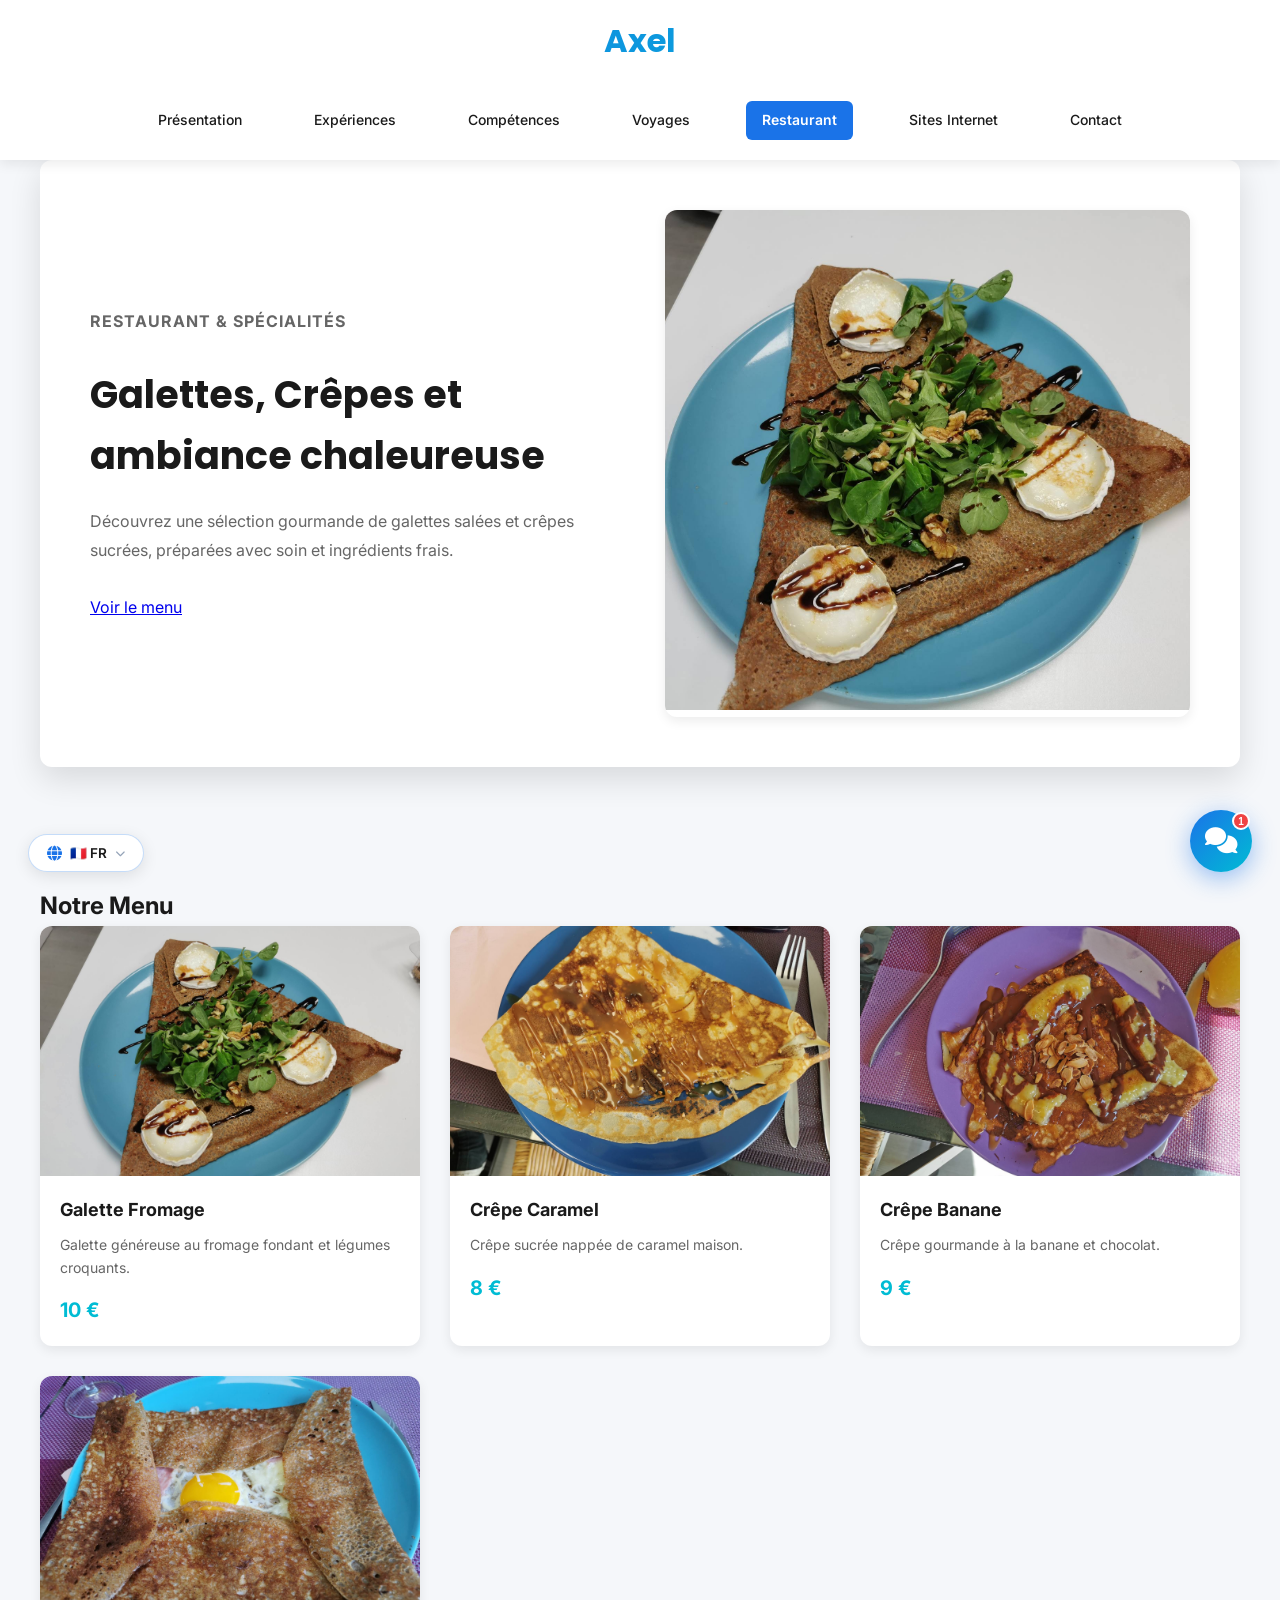
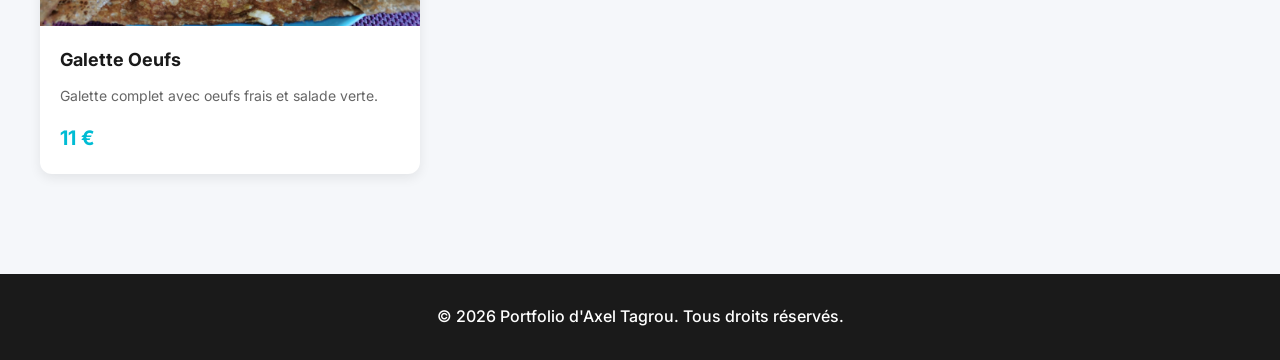
==== accueil.html @ 3fee4371 "security: harden forms, headers and third-party data handling Findings from a full security audit, w" ====
﻿<!DOCTYPE html>
<html lang="fr">
<head>
    <meta charset="UTF-8">
    <meta name="google-site-verification" content="-nK6KHWu3SV14ouY5qeNkRyW0s2GD8R0PPZKInf9tjQ">
    <meta http-equiv="X-UA-Compatible" content="IE=edge">
    <meta name="viewport" content="width=device-width, initial-scale=1.0">
    <meta name="description" content="Restaurant et projets culinaires d'Axel Tagrou. Découvrez les spécialités, le menu et l'ambiance de ce restaurant unique.">
    <meta name="author" content="Axel Tagrou">
    <meta name="robots" content="index, follow">
    <meta name="keywords" content="restaurant, menu, spécialités, cuisine, Axel Tagrou">
    <link rel="canonical" href="https://www.axeltagrou.fr/accueil.html">
    <meta property="og:type" content="website">
    <meta property="og:title" content="Restaurant - Portfolio Axel Tagrou">
    <meta property="og:description" content="Découvrez les spécialités culinaires et le menu du restaurant d'Axel Tagrou.">
    <meta property="og:url" content="https://www.axeltagrou.fr/accueil.html">
    <meta property="og:image" content="https://www.axeltagrou.fr/img/image1.jpg">
    <meta property="og:locale" content="fr_FR">
    <meta property="og:site_name" content="Portfolio Axel">
    <meta name="twitter:card" content="summary_large_image">
    <meta name="twitter:title" content="Restaurant - Portfolio Axel Tagrou">
    <meta name="twitter:description" content="Spécialités culinaires et menu du restaurant d'Axel Tagrou.">
    <meta name="twitter:image" content="https://www.axeltagrou.fr/img/image1.jpg">

    <link rel="stylesheet" href="https://cdnjs.cloudflare.com/ajax/libs/font-awesome/6.7.2/css/all.min.css" integrity="sha384-nRgPTkuX86pH8yjPJUAFuASXQSSl2/bBUiNV47vSYpKFxHJhbcrGnmlYpYJMeD7a" crossorigin="anonymous">
    <link rel="stylesheet" href="style.css">
    <link rel="stylesheet" href="chatbox.css?v=2">
    <link rel="stylesheet" href="accueil.css">
    <link rel="stylesheet" href="i18n.css">

    <script defer src="script.js"></script>
    <script defer src="i18n.js?v=5"></script>
    
    <title>Restaurant - Axel Portfolio</title>
</head>
<body>
    <header>
        <div class="menuBurguer">
            <span></span>
            <span></span>
            <span></span>
        </div>
        <div class="title">
            <h1>Axel</h1>
        </div>
        <nav>
            <a href="index.html">Présentation</a>
            <a href="experience.html">Expériences</a>
            <a href="compétence.html">Compétences</a>
            <a href="voyages.html">Voyages</a>
            <a href="accueil.html" class="logo">Restaurant</a>
            <a href="sites.html">Sites Internet</a>
            <a href="contact.html">Contact</a>
        </nav>
    </header>

    <main>
        <section class="restaurant-hero">
            <div class="restaurant-hero-content">
                <p class="section-label" data-i18n-text="res_label">Restaurant & spécialités</p>
                <h2 data-i18n-text="restaurant_title">Galettes, Crêpes et ambiance chaleureuse</h2>
                <p data-i18n-text="restaurant_sub">Découvrez une sélection gourmande de galettes salées et crêpes sucrées, préparées avec soin et ingrédients frais.</p>
                <a href="#menu" class="submit-btn" data-i18n-text="res_menu_btn">Voir le menu</a>
            </div>
            <div class="restaurant-hero-image">
                <img src="./img/image1.jpg" alt="Galette fromage">
            </div>
        </section>

        <section id="menu" class="restaurant-menu">
            <h2 class="section-title" data-i18n-text="menu_title">Notre Menu</h2>
            <div class="menu-grid">
                <div class="menu-card">
                    <div class="menu-image"><img src="./img/image1.jpg" alt="Galette fromage"></div>
                    <div class="menu-content">
                        <h3>Galette Fromage</h3>
                        <p data-i18n-text="menu1_desc">Galette généreuse au fromage fondant et légumes croquants.</p>
                        <div class="price">10 €</div>
                    </div>
                </div>

                <div class="menu-card">
                    <div class="menu-image"><img src="./img/image2.jpg" alt="Crêpe caramel"></div>
                    <div class="menu-content">
                        <h3>Crêpe Caramel</h3>
                        <p data-i18n-text="menu2_desc">Crêpe sucrée nappée de caramel maison.</p>
                        <div class="price">8 €</div>
                    </div>
                </div>

                <div class="menu-card">
                    <div class="menu-image"><img src="./img/image5.jpg" alt="Crêpe banane"></div>
                    <div class="menu-content">
                        <h3>Crêpe Banane</h3>
                        <p data-i18n-text="menu3_desc">Crêpe gourmande à la banane et chocolat.</p>
                        <div class="price">9 €</div>
                    </div>
                </div>

                <div class="menu-card">
                    <div class="menu-image"><img src="./img/image6.jpg" alt="Galette oeufs"></div>
                    <div class="menu-content">
                        <h3>Galette Oeufs</h3>
                        <p data-i18n-text="menu4_desc">Galette complet avec oeufs frais et salade verte.</p>
                        <div class="price">11 €</div>
                    </div>
                </div>
            </div>
        </section>
    </main>

    <footer>
        <p>&copy; 2026 Portfolio d'Axel Tagrou. Tous droits réservés.</p>
    </footer>
    <script src="chatbox.js?v=3"></script>
</body>
</html>
---- style.css ----
@import url('https://fonts.googleapis.com/css2?family=Poppins:wght@300;400;600;700&family=Inter:wght@400;500;600&display=swap');

:root {
    --primary-color: #1a73e8;
    --secondary-color: #0d47a1;
    --accent-color: #00bcd4;
    --dark-bg: #0f1419;
    --light-bg: #f5f7fa;
    --text-primary: #1a1a1a;
    --text-secondary: #666666;
    --border-color: #e0e0e0;
    --shadow: 0 4px 12px rgba(0, 0, 0, 0.08);
    --shadow-lg: 0 12px 32px rgba(0, 0, 0, 0.12);
    --transition: all 0.3s cubic-bezier(0.4, 0, 0.2, 1);
}

* {
    margin: 0;
    padding: 0;
    box-sizing: border-box;
}

html {
    scroll-behavior: smooth;
}

body {
    font-family: 'Inter', sans-serif;
    background-color: var(--light-bg);
    color: var(--text-primary);
    line-height: 1.6;
    overflow-x: hidden;
}

/* Header et Navigation */
header {
    position: sticky;
    top: 0;
    z-index: 1000;
    background: white;
    box-shadow: var(--shadow);
    backdrop-filter: blur(10px);
    background-color: rgba(255, 255, 255, 0.95);
}

.menuBurguer {
    display: none;
    flex-direction: column;
    cursor: pointer;
    padding: 15px 20px;
}

.menuBurguer span {
    width: 28px;
    height: 3px;
    background-color: var(--primary-color);
    margin: 5px 0;
    transition: var(--transition);
    border-radius: 2px;
}

.menuBurguer.active span:nth-child(1) {
    transform: rotate(45deg) translate(8px, 8px);
}

.menuBurguer.active span:nth-child(2) {
    opacity: 0;
}

.menuBurguer.active span:nth-child(3) {
    transform: rotate(-45deg) translate(7px, -7px);
}

.title {
    text-align: center;
    padding: 15px 20px;
}

.title h1 {
    font-family: 'Poppins', sans-serif;
    font-size: 32px;
    font-weight: 700;
    background: linear-gradient(135deg, var(--primary-color), var(--accent-color));
    -webkit-background-clip: text;
    -webkit-text-fill-color: transparent;
    background-clip: text;
    margin: 0;
}

nav {
    display: flex;
    justify-content: center;
    gap: 40px;
    padding: 20px;
    flex-wrap: wrap;
}

nav a {
    text-decoration: none;
    color: var(--text-primary);
    font-weight: 500;
    font-size: 14px;
    padding: 8px 16px;
    border-radius: 6px;
    transition: var(--transition);
    position: relative;
}

nav a::after {
    content: '';
    position: absolute;
    width: 0;
    height: 2px;
    bottom: -2px;
    left: 0;
    background-color: var(--primary-color);
    transition: var(--transition);
}

nav a:hover {
    color: var(--primary-color);
    background-color: rgba(26, 115, 232, 0.05);
}

nav a:hover::after {
    width: 100%;
}

nav a.logo {
    background-color: var(--primary-color);
    color: white;
    font-weight: 600;
}

nav a.logo:hover {
    background-color: var(--secondary-color);
    color: white;
}

nav a.logo::after {
    display: none;
}

/* Main et Section */
main {
    min-height: calc(100vh - 200px);
    padding: 60px 20px;
    max-width: 1200px;
    margin: 0 auto;
}

section {
    margin-bottom: 60px;
}

.présentation {
    background: white;
    border-radius: 12px;
    padding: 50px;
    box-shadow: var(--shadow-lg);
    transition: var(--transition);
}

.présentation:hover {
    box-shadow: var(--shadow-lg);
    transform: translateY(-4px);
}

.présentation h1 {
    font-family: 'Poppins', sans-serif;
    font-size: 42px;
    font-weight: 700;
    color: var(--primary-color);
    margin-bottom: 30px;
    text-align: center;
}

.présentation p {
    font-size: 16px;
    color: var(--text-secondary);
    line-height: 1.8;
    text-align: center;
    margin-bottom: 30px;
}

/* Carrousel */
.carousel {
    width: 100%;
    overflow: hidden;
    border-radius: 12px;
    box-shadow: var(--shadow);
    margin-bottom: 30px;
    background: var(--dark-bg);
}

.carousel-track {
    display: flex;
    animation: scroll 15s linear infinite;
}

.carousel-track img {
    width: 100%;
    height: 400px;
    object-fit: cover;
    flex-shrink: 0;
    transition: var(--transition);
}

.carousel-track img:hover {
    transform: scale(1.02);
}

footer {
    background: var(--text-primary);
    color: white;
    text-align: center;
    padding: 30px 20px;
    margin-top: 60px;
    font-weight: 500;
}

/* Responsive Design */
@media (max-width: 768px) {
    .menuBurguer {
        display: flex;
    }

    nav {
        position: absolute;
        top: 100%;
        left: 0;
        right: 0;
        background: white;
        flex-direction: column;
        gap: 0;
        padding: 0;
        max-height: 0;
        overflow: hidden;
        transition: var(--transition);
        box-shadow: var(--shadow);
    }

    nav.navOpen {
        max-height: 500px;
        padding: 20px 0;
    }

    nav a {
        padding: 15px 20px;
        border-radius: 0;
        text-align: left;
    }

    nav a::after {
        display: none;
    }

    nav a:hover {
        background-color: var(--light-bg);
    }

    .title h1 {
        font-size: 24px;
    }

    main {
        padding: 40px 20px;
    }

    .présentation {
        padding: 30px 20px;
        border-radius: 8px;
    }

    .présentation h1 {
        font-size: 28px;
    }

    .présentation p {
        font-size: 14px;
    }

    .carousel-track img {
        height: 250px;
    }
}

@media (max-width: 480px) {
    .title h1 {
        font-size: 20px;
    }

    nav {
        gap: 0;
    }

    nav a {
        padding: 12px 15px;
        font-size: 13px;
    }

    .présentation {
        padding: 20px;
    }

    .présentation h1 {
        font-size: 22px;
    }

    .présentation p {
        font-size: 13px;
    }

    main {
        padding: 30px 15px;
    }

    .carousel-track img {
        height: 200px;
    }
}
---- chatbox.css ----
/* ══════════════════════════════════════
   CHATBOX — Assistant d'Axel
   ══════════════════════════════════════ */

.chatbox-btn {
    position: fixed;
    bottom: 28px;
    right: 28px;
    width: 62px;
    height: 62px;
    background: linear-gradient(135deg, #1a73e8, #00bcd4);
    border-radius: 50%;
    display: flex;
    align-items: center;
    justify-content: center;
    cursor: pointer;
    box-shadow: 0 6px 24px rgba(26, 115, 232, 0.45);
    z-index: 9999;
    border: none;
    transition: all 0.3s cubic-bezier(0.4, 0, 0.2, 1);
}

.chatbox-btn:hover {
    transform: scale(1.1);
    box-shadow: 0 10px 32px rgba(26, 115, 232, 0.55);
}

.chatbox-btn i {
    color: white;
    font-size: 26px;
    transition: opacity 0.2s;
}

.chatbox-btn .icon-open  { display: block; }
.chatbox-btn .icon-close { display: none; }
.chatbox-btn.active .icon-open  { display: none; }
.chatbox-btn.active .icon-close { display: block; }

.chatbox-notif {
    position: absolute;
    top: 2px;
    right: 2px;
    width: 18px;
    height: 18px;
    background: #ef4444;
    border-radius: 50%;
    border: 2px solid white;
    font-size: 10px;
    color: white;
    font-weight: 700;
    display: flex;
    align-items: center;
    justify-content: center;
    animation: pulse-notif 2s infinite;
}

@keyframes pulse-notif {
    0%, 100% { transform: scale(1); }
    50%       { transform: scale(1.2); }
}

/* ── Panel ── */
.chatbox-panel {
    position: fixed;
    bottom: 106px;
    right: 28px;
    width: 360px;
    background: white;
    border-radius: 20px;
    box-shadow: 0 24px 64px rgba(0, 0, 0, 0.16);
    z-index: 9998;
    display: flex;
    flex-direction: column;
    overflow: hidden;
    transform: scale(0.85) translateY(16px);
    opacity: 0;
    pointer-events: none;
    transition: transform 0.3s cubic-bezier(0.4, 0, 0.2, 1),
                opacity  0.3s cubic-bezier(0.4, 0, 0.2, 1);
    transform-origin: bottom right;
    max-height: 560px;
}

.chatbox-panel.open {
    transform: scale(1) translateY(0);
    opacity: 1;
    pointer-events: all;
}

/* ── Header ── */
.chat-header {
    background: linear-gradient(135deg, #1a73e8, #00bcd4);
    padding: 18px 20px;
    display: flex;
    align-items: center;
    gap: 12px;
    color: white;
    flex-shrink: 0;
}

.chat-avatar {
    width: 46px;
    height: 46px;
    border-radius: 50%;
    background: rgba(255, 255, 255, 0.22);
    display: flex;
    align-items: center;
    justify-content: center;
    font-size: 20px;
    flex-shrink: 0;
}

.chat-header-info h4 {
    font-weight: 700;
    font-size: 15px;
    margin: 0 0 3px;
    font-family: 'Poppins', sans-serif;
}

.chat-header-info span {
    font-size: 12px;
    opacity: 0.88;
    display: flex;
    align-items: center;
    gap: 5px;
}

.online-dot {
    width: 7px;
    height: 7px;
    background: #4ade80;
    border-radius: 50%;
    display: inline-block;
    box-shadow: 0 0 0 2px rgba(74, 222, 128, 0.35);
    animation: pulse-dot 2s infinite;
}

@keyframes pulse-dot {
    0%, 100% { box-shadow: 0 0 0 2px rgba(74, 222, 128, 0.35); }
    50%       { box-shadow: 0 0 0 5px rgba(74, 222, 128, 0.1); }
}

.chat-close {
    margin-left: auto;
    background: rgba(255, 255, 255, 0.15);
    border: none;
    color: white;
    width: 32px;
    height: 32px;
    border-radius: 50%;
    display: flex;
    align-items: center;
    justify-content: center;
    cursor: pointer;
    font-size: 14px;
    transition: background 0.2s;
    flex-shrink: 0;
}

.chat-close:hover { background: rgba(255, 255, 255, 0.28); }

/* ── Messages ── */
.chat-messages {
    flex: 1;
    overflow-y: auto;
    padding: 18px 16px 10px;
    display: flex;
    flex-direction: column;
    gap: 10px;
    max-height: 300px;
    min-height: 160px;
    scroll-behavior: smooth;
}

.chat-messages::-webkit-scrollbar { width: 4px; }
.chat-messages::-webkit-scrollbar-track { background: transparent; }
.chat-messages::-webkit-scrollbar-thumb { background: #e0e0e0; border-radius: 4px; }

.chat-msg {
    display: flex;
    flex-direction: column;
    max-width: 82%;
    animation: msg-in 0.25s ease;
}

@keyframes msg-in {
    from { opacity: 0; transform: translateY(8px); }
    to   { opacity: 1; transform: translateY(0); }
}

.chat-msg.bot  { align-self: flex-start; }
.chat-msg.user { align-self: flex-end; }

.chat-bubble {
    padding: 11px 15px;
    border-radius: 18px;
    font-size: 13.5px;
    line-height: 1.55;
    font-family: 'Inter', sans-serif;
    white-space: pre-line;
}

.bot  .chat-bubble {
    background: #f1f5f9;
    color: #1a1a1a;
    border-bottom-left-radius: 4px;
}

.user .chat-bubble {
    background: linear-gradient(135deg, #1a73e8, #00bcd4);
    color: white;
    border-bottom-right-radius: 4px;
}

.chat-bubble a {
    color: #1a73e8;
    font-weight: 600;
    text-decoration: none;
}

.chat-bubble a:hover { text-decoration: underline; }
.user .chat-bubble a { color: rgba(255,255,255,0.9); }

/* ── Typing dots ── */
.typing-dots {
    display: flex;
    gap: 5px;
    padding: 4px 2px;
    align-items: center;
}

.typing-dots span {
    width: 8px;
    height: 8px;
    background: #94a3b8;
    border-radius: 50%;
    animation: typing 1.3s infinite;
}

.typing-dots span:nth-child(2) { animation-delay: 0.2s; }
.typing-dots span:nth-child(3) { animation-delay: 0.4s; }

@keyframes typing {
    0%, 60%, 100% { transform: translateY(0); opacity: 0.4; }
    30%            { transform: translateY(-7px); opacity: 1; }
}

/* ── Quick replies ── */
.chat-quick {
    display: flex;
    flex-wrap: wrap;
    gap: 7px;
    padding: 8px 16px 10px;
    flex-shrink: 0;
    max-height: 104px;   /* 8 suggestions : zone bornée + scroll */
    overflow-y: auto;
}

.quick-btn {
    background: rgba(26, 115, 232, 0.07);
    color: #1a73e8;
    border: 1px solid rgba(26, 115, 232, 0.22);
    border-radius: 20px;
    padding: 7px 14px;
    font-size: 12.5px;
    font-weight: 500;
    cursor: pointer;
    transition: all 0.2s;
    white-space: nowrap;
    font-family: 'Inter', sans-serif;
}

.quick-btn:hover {
    background: #1a73e8;
    color: white;
    border-color: #1a73e8;
    transform: translateY(-1px);
}

/* ── Input ── */
.chat-input-row {
    padding: 12px 16px 14px;
    border-top: 1px solid #f0f4f8;
    display: flex;
    gap: 10px;
    align-items: center;
    flex-shrink: 0;
}

.chat-input {
    flex: 1;
    border: 1.5px solid #e2e8f0;
    border-radius: 24px;
    padding: 10px 16px;
    font-size: 13.5px;
    outline: none;
    font-family: 'Inter', sans-serif;
    transition: border-color 0.2s;
    background: #fafafa;
    color: #1a1a1a;
}

.chat-input:focus { border-color: #1a73e8; background: white; }
.chat-input::placeholder { color: #94a3b8; }

.chat-send {
    width: 40px;
    height: 40px;
    background: linear-gradient(135deg, #1a73e8, #00bcd4);
    border: none;
    border-radius: 50%;
    color: white;
    display: flex;
    align-items: center;
    justify-content: center;
    cursor: pointer;
    font-size: 14px;
    transition: transform 0.2s, box-shadow 0.2s;
    flex-shrink: 0;
}

.chat-send:hover {
    transform: scale(1.1);
    box-shadow: 0 4px 14px rgba(26, 115, 232, 0.4);
}

/* ── Rate warning ── */
.chat-rate-warning {
    display: none;
    margin: 0 16px 10px;
    padding: 9px 14px;
    background: #fff7ed;
    border: 1px solid #fed7aa;
    border-radius: 8px;
    font-size: 12.5px;
    color: #92400e;
    font-family: 'Inter', sans-serif;
    line-height: 1.4;
}

/* ── Input désactivé ── */
.chat-input:disabled,
.chat-send:disabled {
    opacity: 0.5;
    cursor: not-allowed;
}

/* ── Mobile ── */
@media (max-width: 480px) {
    .chatbox-panel {
        width: calc(100vw - 16px);
        right: 8px;
        bottom: 90px;
        border-radius: 16px;
    }

    .chatbox-btn {
        right: 16px;
        bottom: 16px;
        width: 56px;
        height: 56px;
    }
}
---- accueil.css ----
/* Styles pour la page Restaurant */

body {
    margin: 0;
    padding: 0;
}


ul,
li {
    margin: 0;
    list-style-type: none;
}

ul {
    padding: 0;
}


/* css de la navbar */
/* Les styles nav sont hérités de style.css */

#menu1 {
    display: none;
}

#logo {
    display: none;
}

/* css du main */

main {
    max-width: 1200px;
    margin: 0 auto;
    padding: 0;
}

.restaurant-hero {
    display: grid;
    grid-template-columns: 1fr 1fr;
    gap: 50px;
    align-items: center;
    margin-bottom: 80px;
    background: white;
    border-radius: 12px;
    padding: 50px;
    box-shadow: var(--shadow-lg);
}

.section-label {
    color: var(--accent-color);
    font-weight: 700;
    font-size: 14px;
    letter-spacing: 1px;
    text-transform: uppercase;
    margin-bottom: 10px;
}

.restaurant-hero h2 {
    font-family: 'Poppins', sans-serif;
    font-size: 38px;
    font-weight: 700;
    color: var(--text-primary);
    margin-bottom: 20px;
}

.restaurant-hero p {
    color: var(--text-secondary);
    font-size: 16px;
    line-height: 1.8;
    margin-bottom: 30px;
}

.restaurant-hero-image {
    width: 100%;
    border-radius: 12px;
    overflow: hidden;
    box-shadow: var(--shadow);
}

.restaurant-hero-image img {
    width: 100%;
    height: 500px;
    object-fit: cover;
    transition: var(--transition);
}

.restaurant-hero-image:hover img {
    transform: scale(1.05);
}

.restaurant-menu {
    padding: 40px 0;
}

.menu-grid {
    display: grid;
    grid-template-columns: repeat(auto-fit, minmax(280px, 1fr));
    gap: 30px;
}

.menu-card {
    background: white;
    border-radius: 12px;
    overflow: hidden;
    box-shadow: var(--shadow);
    transition: var(--transition);
}

.menu-card:hover {
    box-shadow: var(--shadow-lg);
    transform: translateY(-5px);
}

.menu-image {
    width: 100%;
    height: 250px;
    overflow: hidden;
    background: #f5f5f5;
}

.menu-image img {
    width: 100%;
    height: 100%;
    object-fit: cover;
    transition: var(--transition);
}

.menu-card:hover .menu-image img {
    transform: scale(1.1);
}

.menu-content {
    padding: 20px;
}

.menu-content h3 {
    margin: 0 0 10px 0;
    font-size: 18px;
    color: var(--text-primary);
}

.menu-content p {
    margin: 0 0 15px 0;
    font-size: 14px;
    color: var(--text-secondary);
    line-height: 1.6;
}

.price {
    font-size: 20px;
    font-weight: 700;
    color: var(--accent-color);
}

/* ── Section Tech (SEO & Sécurité) ── */
.restaurant-tech {
    padding: 60px 0;
    margin-bottom: 20px;
}

.restaurant-tech-header {
    text-align: center;
    margin-bottom: 48px;
}

.restaurant-tech-header h2 {
    font-family: 'Poppins', sans-serif;
    font-size: 32px;
    font-weight: 700;
    color: var(--text-primary);
    margin: 10px 0 14px;
    line-height: 1.3;
}

.restaurant-tech-header p {
    color: var(--text-secondary);
    font-size: 16px;
    max-width: 560px;
    margin: 0 auto;
    line-height: 1.7;
}

.tech-grid {
    display: grid;
    grid-template-columns: repeat(4, 1fr);
    gap: 20px;
    margin-bottom: 40px;
}

.tech-card {
    background: white;
    border-radius: 14px;
    padding: 28px 22px;
    box-shadow: var(--shadow);
    transition: var(--transition);
    border-top: 4px solid transparent;
}

.tech-card:hover {
    transform: translateY(-6px);
    box-shadow: var(--shadow-lg);
}

.tech-card--seo    { border-top-color: #16a34a; }
.tech-card--sec    { border-top-color: #7c3aed; }
.tech-card--mobile { border-top-color: var(--primary-color); }
.tech-card--perf   { border-top-color: var(--accent-color); }

.tech-icon {
    width: 52px;
    height: 52px;
    border-radius: 12px;
    display: flex;
    align-items: center;
    justify-content: center;
    font-size: 22px;
    margin-bottom: 16px;
}

.tech-card--seo    .tech-icon { background: rgba(34,197,94,0.1);   color: #16a34a; }
.tech-card--sec    .tech-icon { background: rgba(139,92,246,0.1);  color: #7c3aed; }
.tech-card--mobile .tech-icon { background: rgba(26,115,232,0.1);  color: var(--primary-color); }
.tech-card--perf   .tech-icon { background: rgba(0,188,212,0.1);   color: var(--accent-color); }

.tech-card h3 {
    font-family: 'Poppins', sans-serif;
    font-size: 17px;
    font-weight: 700;
    color: var(--text-primary);
    margin: 0 0 14px;
}

.tech-list {
    list-style: none;
    padding: 0;
    margin: 0;
    display: flex;
    flex-direction: column;
    gap: 9px;
}

.tech-list li {
    display: flex;
    align-items: center;
    gap: 8px;
    font-size: 13px;
    color: var(--text-secondary);
}

.tech-card--seo    .tech-list li i { color: #16a34a; }
.tech-card--sec    .tech-list li i { color: #7c3aed; }
.tech-card--mobile .tech-list li i { color: var(--primary-color); }
.tech-card--perf   .tech-list li i { color: var(--accent-color); }

.tech-cta {
    display: flex;
    align-items: center;
    justify-content: center;
    gap: 24px;
    flex-wrap: wrap;
    padding: 36px 40px;
    background: linear-gradient(135deg, rgba(26,115,232,0.06), rgba(0,188,212,0.06));
    border-radius: 14px;
    border: 1px solid rgba(26,115,232,0.12);
}

.tech-cta p {
    font-family: 'Poppins', sans-serif;
    font-size: 18px;
    font-weight: 600;
    color: var(--text-primary);
    margin: 0;
}

/* Responsive tech-grid */
@media (max-width: 900px) {
    .tech-grid { grid-template-columns: repeat(2, 1fr); }
    .restaurant-tech-header h2 { font-size: 26px; }
}

@media (max-width: 600px) {
    .tech-grid { grid-template-columns: 1fr; }
    .restaurant-tech-header h2 { font-size: 22px; }
    .tech-cta { flex-direction: column; text-align: center; padding: 28px 20px; }
    .tech-cta p { font-size: 16px; }
}

/* Responsive pour restaurant hero */
@media (max-width: 768px) {
    .restaurant-hero {
        grid-template-columns: 1fr;
        gap: 30px;
        padding: 30px 20px;
        margin-bottom: 60px;
    }

    .restaurant-hero h2 {
        font-size: 28px;
    }

    .restaurant-hero-image img {
        height: 380px;
    }
}

@media (max-width: 480px) {
    .restaurant-hero {
        padding: 20px;
        gap: 20px;
    }

    .restaurant-hero h2 {
        font-size: 22px;
    }

    .restaurant-hero-image img {
        height: 280px;
    }
}
---- i18n.css ----
/* ══════════════════════════════════════
   I18N — Sélecteur de langue
   ══════════════════════════════════════ */

.i18n-switcher {
    position: fixed;
    bottom: 28px;
    left: 28px;
    z-index: 9997;
}

.i18n-btn {
    display: flex;
    align-items: center;
    gap: 8px;
    background: white;
    border: 1.5px solid rgba(26, 115, 232, 0.25);
    border-radius: 50px;
    padding: 10px 18px;
    cursor: pointer;
    font-size: 13.5px;
    font-weight: 600;
    color: #1a1a1a;
    font-family: 'Inter', sans-serif;
    box-shadow: 0 4px 16px rgba(0, 0, 0, 0.1);
    transition: all 0.2s;
    white-space: nowrap;
}

.i18n-btn:hover {
    border-color: #1a73e8;
    box-shadow: 0 6px 20px rgba(26, 115, 232, 0.2);
}

.i18n-btn .fa-globe {
    color: #1a73e8;
    font-size: 15px;
}

.i18n-chevron {
    font-size: 10px;
    color: #94a3b8;
    transition: transform 0.2s;
}

.i18n-btn.i18n-open .i18n-chevron {
    transform: rotate(180deg);
}

/* ── Dropdown ── */
.i18n-dropdown {
    position: absolute;
    bottom: calc(100% + 10px);
    left: 0;
    background: white;
    border-radius: 16px;
    box-shadow: 0 16px 48px rgba(0, 0, 0, 0.15);
    border: 1px solid rgba(0, 0, 0, 0.06);
    padding: 8px;
    display: flex;
    flex-direction: column;
    gap: 2px;
    min-width: 180px;
    transform: scale(0.92) translateY(8px);
    opacity: 0;
    pointer-events: none;
    transform-origin: bottom left;
    transition: transform 0.2s cubic-bezier(0.4, 0, 0.2, 1),
                opacity  0.2s cubic-bezier(0.4, 0, 0.2, 1);
}

.i18n-dropdown.i18n-open {
    transform: scale(1) translateY(0);
    opacity: 1;
    pointer-events: all;
}

/* ── Options ── */
.i18n-option {
    display: flex;
    align-items: center;
    gap: 10px;
    width: 100%;
    padding: 10px 14px;
    border: none;
    background: transparent;
    border-radius: 10px;
    cursor: pointer;
    font-size: 13.5px;
    font-family: 'Inter', sans-serif;
    color: #374151;
    text-align: left;
    transition: background 0.15s;
    white-space: nowrap;
}

.i18n-option:hover {
    background: rgba(26, 115, 232, 0.07);
    color: #1a73e8;
}

.i18n-option.i18n-active {
    background: rgba(26, 115, 232, 0.1);
    color: #1a73e8;
    font-weight: 700;
}

/* ── Mobile ── */
@media (max-width: 480px) {
    .i18n-switcher {
        bottom: 16px;
        left: 10px;
    }

    .i18n-btn {
        padding: 8px 12px;
        font-size: 12px;
        gap: 6px;
    }
}
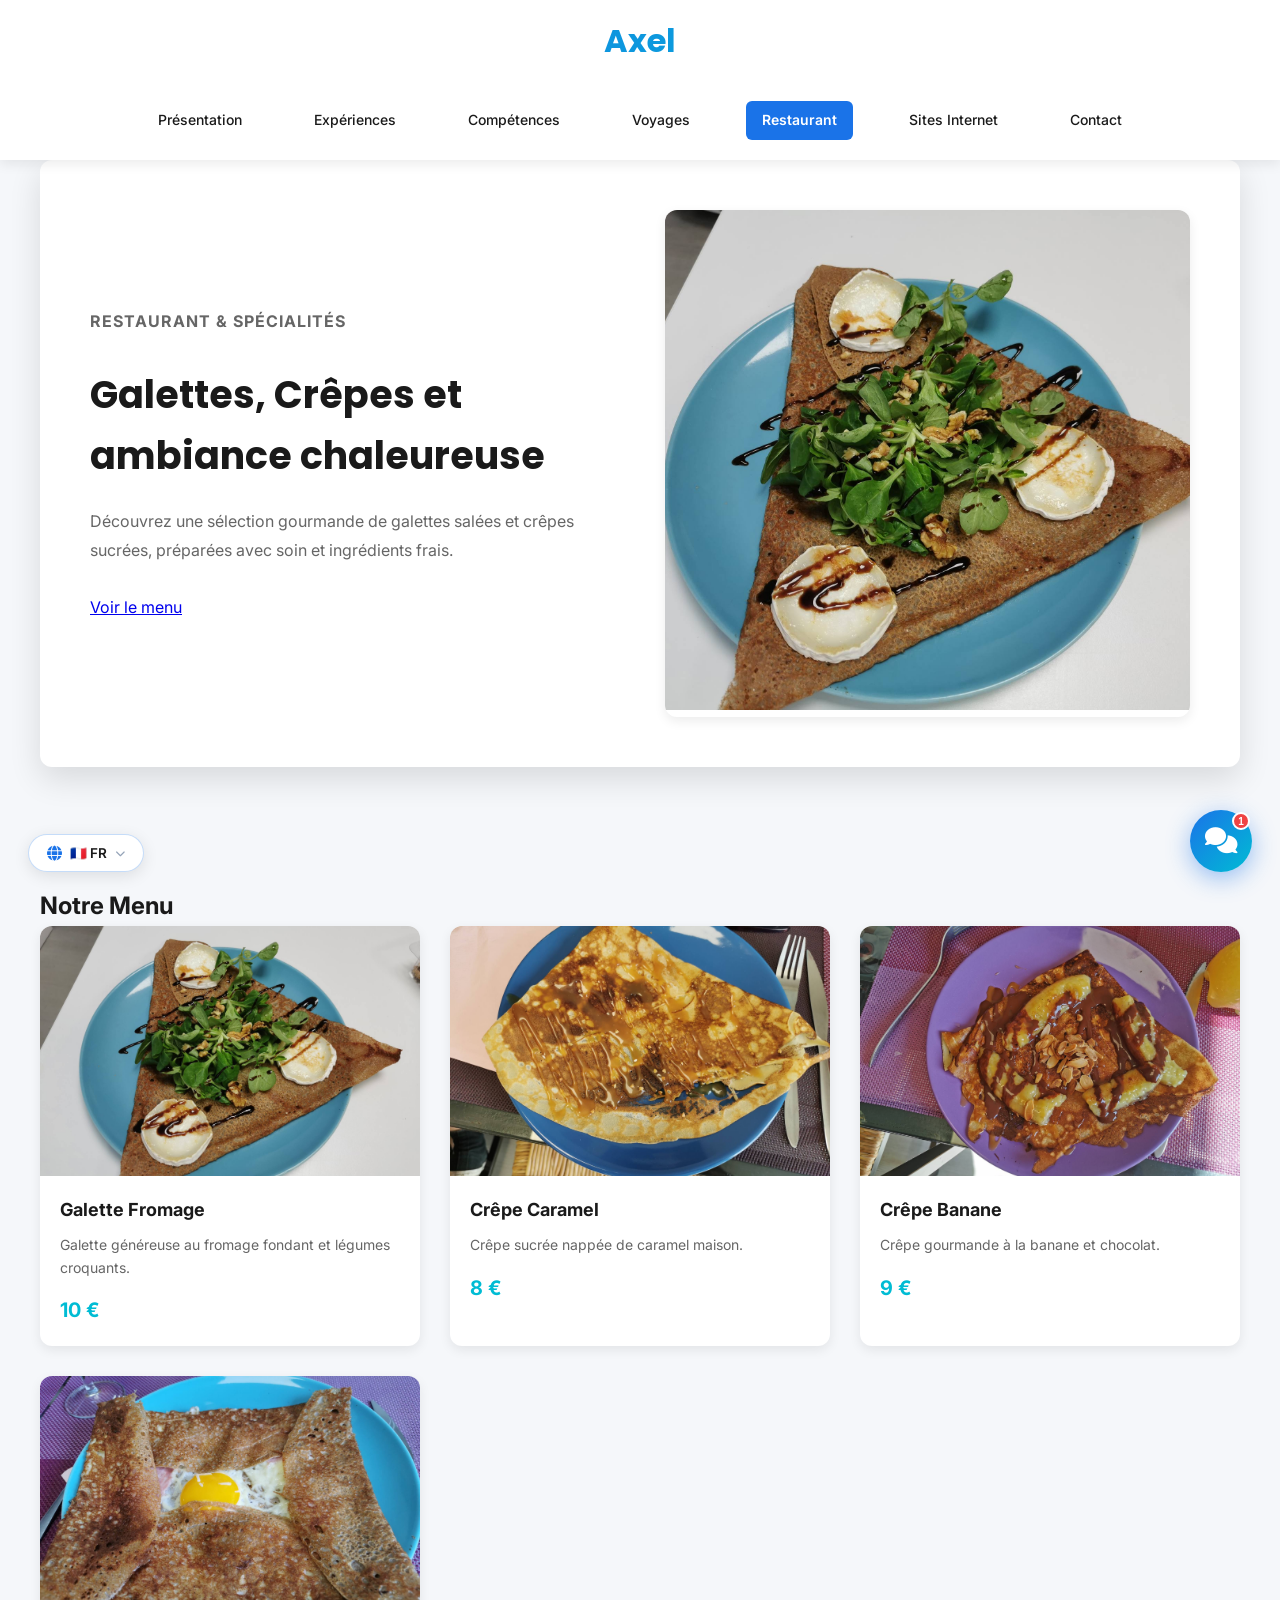
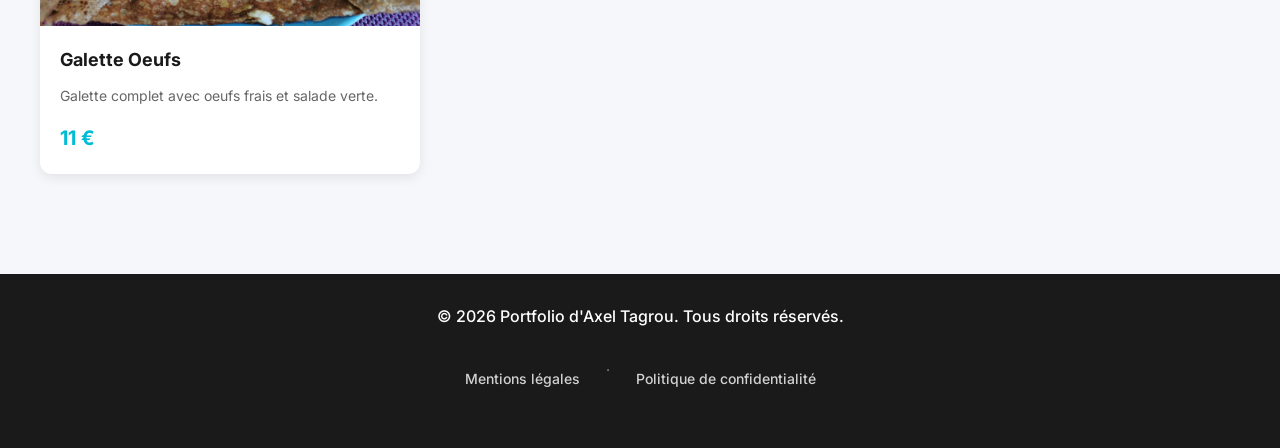
==== commit 6b1af4ef: "feat: add legal notice and privacy policy pages Both are legally required: a legal notice under arti" ====
--- a/accueil.html
+++ b/accueil.html
@@ -23,13 +23,13 @@
     <meta name="twitter:image" content="https://www.axeltagrou.fr/img/image1.jpg">
 
     <link rel="stylesheet" href="https://cdnjs.cloudflare.com/ajax/libs/font-awesome/6.7.2/css/all.min.css" integrity="sha384-nRgPTkuX86pH8yjPJUAFuASXQSSl2/bBUiNV47vSYpKFxHJhbcrGnmlYpYJMeD7a" crossorigin="anonymous">
-    <link rel="stylesheet" href="style.css">
+    <link rel="stylesheet" href="style.css?v=2">
     <link rel="stylesheet" href="chatbox.css?v=2">
     <link rel="stylesheet" href="accueil.css">
     <link rel="stylesheet" href="i18n.css">
 
     <script defer src="script.js"></script>
-    <script defer src="i18n.js?v=5"></script>
+    <script defer src="i18n.js?v=6"></script>
     
     <title>Restaurant - Axel Portfolio</title>
 </head>
@@ -111,7 +111,12 @@
 
     <footer>
         <p>&copy; 2026 Portfolio d'Axel Tagrou. Tous droits réservés.</p>
+        <nav class="footer-legal" aria-label="Liens légaux">
+            <a href="mentions-legales.html" data-i18n-text="footer_legal">Mentions légales</a>
+            <span aria-hidden="true">·</span>
+            <a href="politique-confidentialite.html" data-i18n-text="footer_privacy">Politique de confidentialité</a>
+        </nav>
     </footer>
-    <script src="chatbox.js?v=3"></script>
+    <script src="chatbox.js?v=4"></script>
 </body>
 </html>
--- a/style.css
+++ b/style.css
@@ -318,4 +318,28 @@
     .carousel-track img {
         height: 200px;
     }
-}+}/* ── Liens légaux dans le pied de page ── */
+.footer-legal {
+    margin-top: 10px;
+    display: flex;
+    gap: 10px;
+    justify-content: center;
+    flex-wrap: wrap;
+    font-size: 13.5px;
+}
+
+.footer-legal a {
+    color: inherit;
+    opacity: 0.8;
+    text-decoration: none;
+    transition: var(--transition);
+}
+
+.footer-legal a:hover {
+    opacity: 1;
+    text-decoration: underline;
+}
+
+.footer-legal span[aria-hidden] {
+    opacity: 0.45;
+}
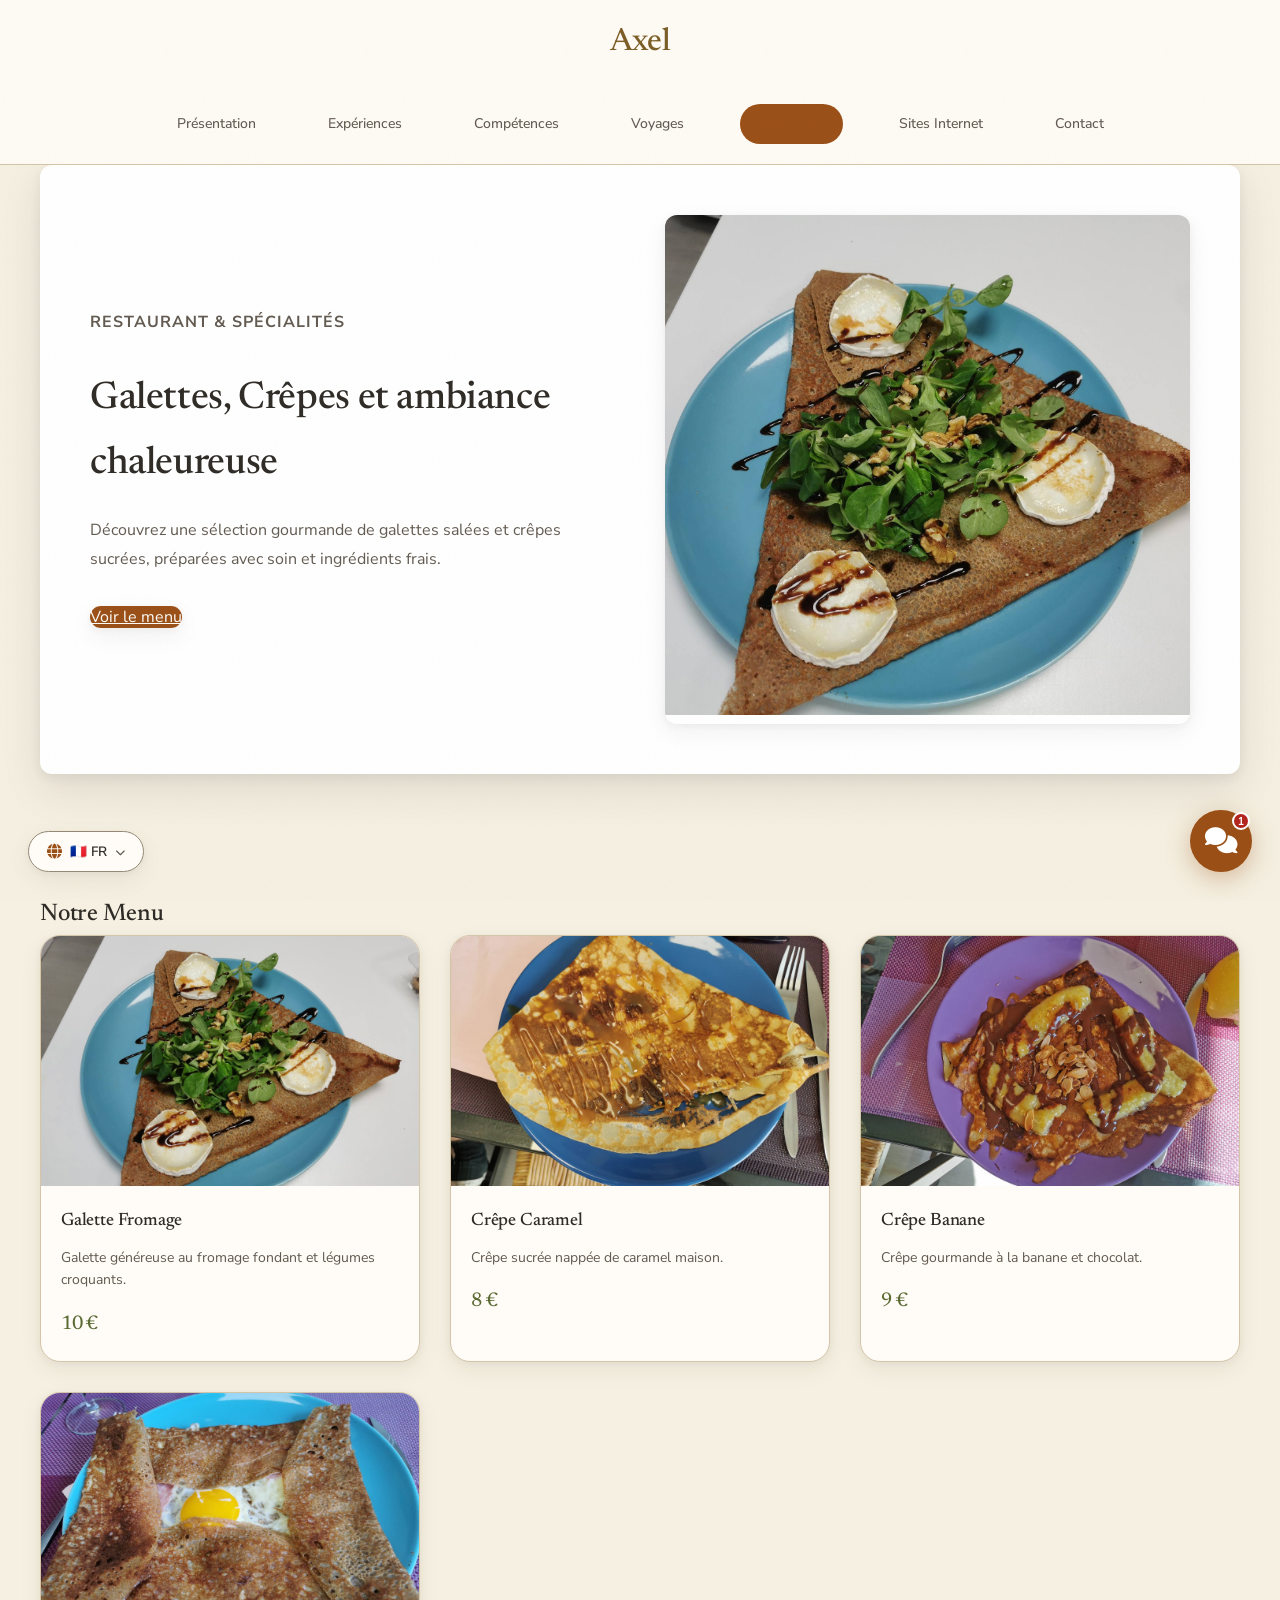
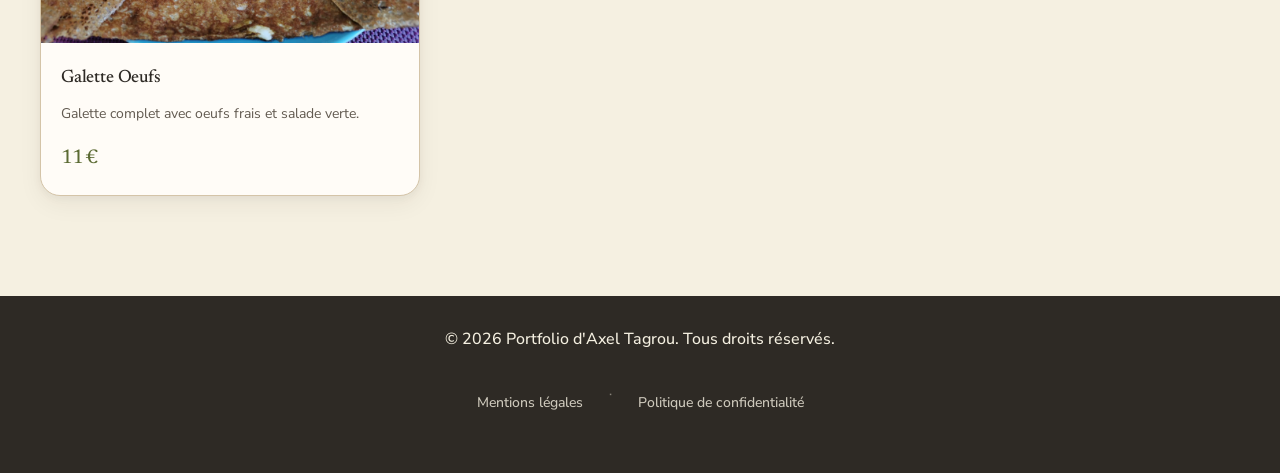
==== commit 81d1130e: "feat: roll out the cozy theme across the whole site, with dark mode Applied as an override layer rat" ====
--- a/accueil.html
+++ b/accueil.html
@@ -23,10 +23,13 @@
     <meta name="twitter:image" content="https://www.axeltagrou.fr/img/image1.jpg">
 
     <link rel="stylesheet" href="https://cdnjs.cloudflare.com/ajax/libs/font-awesome/6.7.2/css/all.min.css" integrity="sha384-nRgPTkuX86pH8yjPJUAFuASXQSSl2/bBUiNV47vSYpKFxHJhbcrGnmlYpYJMeD7a" crossorigin="anonymous">
+    <link rel="preconnect" href="https://fonts.gstatic.com" crossorigin>
+    <link href="https://fonts.googleapis.com/css2?family=Newsreader:ital,opsz,wght@0,6..72,400;0,6..72,500;0,6..72,600;1,6..72,400&family=Nunito+Sans:wght@300;400;500;600;700&family=Caveat:wght@600&display=swap" rel="stylesheet">
     <link rel="stylesheet" href="style.css?v=2">
     <link rel="stylesheet" href="chatbox.css?v=2">
     <link rel="stylesheet" href="accueil.css">
     <link rel="stylesheet" href="i18n.css">
+    <link rel="stylesheet" href="theme-cozy.css?v=1">
 
     <script defer src="script.js"></script>
     <script defer src="i18n.js?v=6"></script>
--- a/theme-cozy.css
+++ b/theme-cozy.css
@@ -0,0 +1,485 @@
+/* ═══════════════════════════════════════════════════════════════
+   THÈME « COZY » — couche de surcharge
+   Style : Nature Distilled (terracotta, sable, crème, argile)
+   Typo  : Newsreader (titres) · Nunito Sans (texte) · Caveat (accent)
+
+   POURQUOI UNE SURCHARGE PLUTÔT QU'UNE RÉÉCRITURE
+   Les pages portent 233 attributs data-i18n traduits en 8 langues.
+   Réécrire le balisage aurait détruit ces traductions. Ce fichier ne
+   touche donc aucun HTML : il redéfinit les jetons de design, que le
+   CSS existant consomme déjà via var() à 167 endroits, puis corrige
+   à la main les composants qui codaient leurs couleurs en dur.
+
+   À CHARGER EN DERNIER dans le <head>, après le <style> inline des
+   pages : à spécificité égale, c'est la dernière règle qui gagne.
+
+   Contrastes vérifiés par calcul, par usage et par taille de police.
+═══════════════════════════════════════════════════════════════ */
+
+/* ───────────────────────────────────────────────
+   1. JETONS — mode clair
+   Les noms d'origine sont conservés pour que le CSS
+   existant hérite du nouveau thème sans modification.
+─────────────────────────────────────────────── */
+:root {
+    /* Palette brute */
+    --cream:          #F5F0E1;
+    --cream-deep:     #EDE5D2;
+    --card:           #FFFCF7;
+    --sand:           #D4C4A8;   /* bordures décoratives */
+    --line:           #948976;   /* bordures de composants interactifs (3:1) */
+    --terracotta:     #C67B5C;   /* décor seulement */
+    --terracotta-ink: #B67155;   /* terracotta en texte ≥ 24px */
+    --terracotta-btn: #CC7F5F;   /* fond de bouton, texte --ink dessus */
+    --clay:           #9A4F16;   /* texte 5.26:1 sur crème · blanc dessus 7.7:1 */
+    --clay-deep:      #7A3E11;
+    --olive:          #5C6B34;
+    --ink:            #2E2A25;
+    --ink-soft:       #625A50;
+
+    /* Remappage des jetons historiques */
+    --primary-color:   var(--clay);
+    --secondary-color: var(--clay-deep);
+    --accent-color:    var(--olive);
+    --dark-bg:         var(--ink);
+    --light-bg:        var(--cream);
+    --text-primary:    var(--ink);
+    --text-secondary:  var(--ink-soft);
+    --border-color:    var(--sand);
+
+    /* Ombres réchauffées : teintées d'encre, pas de noir pur */
+    --shadow:    0 2px 8px rgba(46, 42, 37, 0.05), 0 8px 24px rgba(46, 42, 37, 0.06);
+    --shadow-lg: 0 4px 12px rgba(46, 42, 37, 0.07), 0 16px 40px rgba(46, 42, 37, 0.10);
+
+    --transition: all 0.28s cubic-bezier(0.22, 1, 0.36, 1);
+
+    /* Texte posé sur les blocs inversés (CTA, pied de page, en-tête du chat).
+       Ces blocs prennent --ink en fond : ils s'inversent donc avec le thème,
+       et leur texte doit s'inverser avec eux. */
+    --on-invert-soft: rgba(242, 235, 221, 0.78);
+    --on-invert-film: rgba(242, 235, 221, 0.15);
+
+    /* Formes plus douces */
+    --r-sm: 12px;
+    --r-md: 20px;
+    --r-lg: 28px;
+}
+
+/* ───────────────────────────────────────────────
+   2. JETONS — mode sombre
+   Déclenché par la préférence système. Cozy sombre =
+   bruns chauds, jamais de gris bleuté.
+─────────────────────────────────────────────── */
+@media (prefers-color-scheme: dark) {
+    :root {
+        --cream:          #1F1B17;
+        --cream-deep:     #2A251F;
+        --card:           #2A251F;
+        --sand:           #473E34;
+        --line:           #7D7364;
+        --terracotta:     #D89A78;
+        --terracotta-ink: #E3A883;
+        --terracotta-btn: #E3A883;
+        --clay:           #E0A77E;   /* texte 8.0:1 sur le fond sombre */
+        --clay-deep:      #EFC3A2;
+        --olive:          #A9BC7C;
+        --ink:            #F2EBDD;
+        --ink-soft:       #BCB09D;
+
+        --shadow:    0 2px 8px rgba(0, 0, 0, 0.35), 0 8px 24px rgba(0, 0, 0, 0.30);
+        --shadow-lg: 0 4px 12px rgba(0, 0, 0, 0.40), 0 16px 40px rgba(0, 0, 0, 0.35);
+
+        /* Les blocs inversés deviennent clairs en mode sombre :
+           leur texte doit donc passer au foncé. */
+        --on-invert-soft: rgba(31, 27, 23, 0.78);
+        --on-invert-film: rgba(31, 27, 23, 0.12);
+    }
+}
+
+/* ───────────────────────────────────────────────
+   3. POLICES
+   Les 41 déclarations existantes codaient Space Grotesk,
+   Poppins, Inter, Georgia et arial en dur. On les remappe
+   sélecteur par sélecteur, à spécificité identique.
+─────────────────────────────────────────────── */
+
+/* Titres → Newsreader */
+.title h1, .présentation h1,
+.section-title,
+.experience-card h3, .competency-card h3, .project-card h3, .menu-card h3, .price,
+.restaurant-hero h2, .restaurant-tech-header h2, .tech-card h3, .tech-cta p,
+.reservation-section h2, .info-item h3,
+.chat-header-info h4,
+.hero-title, .stat-number, .about-photo-badge, .about-text h2,
+.services-section h2, .service-card h3,
+.why-intro h2, .why-card h3, .why-bottom-left h3,
+.cta-section h2 {
+    font-family: 'Newsreader', Georgia, serif;
+    font-weight: 500;
+    letter-spacing: -0.01em;
+}
+
+/* Texte → Nunito Sans */
+body, projet-body,
+.hero-subtitle, .about-text p,
+.form-group select, .form-group textarea,
+.i18n-btn, .i18n-option,
+.chat-bubble, .quick-btn, .chat-input, .chat-rate-warning {
+    font-family: 'Nunito Sans', system-ui, -apple-system, sans-serif;
+}
+
+/* Les trois pages qui imposaient un Georgia ou un arial hérité */
+.cours p, .langues p, .legal-block p { font-family: 'Nunito Sans', system-ui, sans-serif; }
+body p { font-family: 'Nunito Sans', system-ui, sans-serif; }
+
+/* Le dégradé de texte bleu d'origine n'a plus de sens : teinte pleine. */
+.gradient-text,
+.hero-title .gradient-text {
+    background: none;
+    -webkit-background-clip: initial;
+    background-clip: initial;
+    -webkit-text-fill-color: currentColor;
+    color: var(--terracotta-ink);
+    font-style: italic;
+}
+
+/* ───────────────────────────────────────────────
+   4. FOND DE PAGE ET GRAIN
+─────────────────────────────────────────────── */
+body {
+    background: var(--cream);
+    color: var(--ink);
+    line-height: 1.7;
+}
+
+/* Texture discrète : donne la « matière » du style.
+   SVG en data URI — autorisé par img-src 'self' data: dans la CSP. */
+body::after {
+    content: '';
+    position: fixed;
+    inset: 0;
+    z-index: 9990;
+    pointer-events: none;
+    opacity: 0.035;
+    background-image: url("data:image/svg+xml,%3Csvg xmlns='http://www.w3.org/2000/svg' width='200' height='200'%3E%3Cfilter id='n'%3E%3CfeTurbulence type='fractalNoise' baseFrequency='0.8' numOctaves='3'/%3E%3C/filter%3E%3Crect width='200' height='200' filter='url(%23n)'/%3E%3C/svg%3E");
+}
+
+@media (prefers-color-scheme: dark) {
+    body::after { opacity: 0.06; }
+}
+
+/* ───────────────────────────────────────────────
+   5. EN-TÊTE, NAVIGATION, PIED DE PAGE
+─────────────────────────────────────────────── */
+header {
+    background: rgba(255, 252, 247, 0.9);
+    backdrop-filter: blur(10px);
+    border-bottom: 1px solid var(--sand);
+    box-shadow: none;
+}
+
+@media (prefers-color-scheme: dark) {
+    header { background: rgba(42, 37, 31, 0.9); }
+}
+
+.title h1 { color: var(--ink); }
+
+nav a {
+    color: var(--ink-soft);
+    border-radius: 999px;
+    transition: var(--transition);
+}
+
+nav a:hover, nav a:focus-visible { color: var(--ink); background: var(--cream-deep); }
+nav a.logo { color: var(--clay); }
+
+.menuBurguer span { background: var(--ink); }
+
+footer {
+    background: var(--ink);
+    color: var(--cream);
+    border-top: none;
+}
+
+footer p { color: var(--cream); }
+
+/* Anneau de focus visible partout : 3.36:1 sur crème */
+a:focus-visible, button:focus-visible,
+input:focus-visible, textarea:focus-visible, select:focus-visible {
+    outline: 2.5px solid var(--terracotta-ink);
+    outline-offset: 3px;
+    border-radius: 6px;
+}
+
+/* ───────────────────────────────────────────────
+   6. BOUTONS
+   Le dégradé bleu d'origine devenait, transposé en
+   terracotta, insuffisant en contraste avec du texte
+   blanc (3.4:1). On passe donc en aplat d'argile.
+─────────────────────────────────────────────── */
+.btn-primary, .submit-btn, .why-cta-btn {
+    background: var(--clay);
+    background-image: none;
+    color: #FFFCF7;
+    border-radius: 999px;
+    box-shadow: var(--shadow);
+    transition: var(--transition);
+}
+
+.btn-primary:hover, .submit-btn:hover, .why-cta-btn:hover {
+    background: var(--ink);
+    color: #FFFCF7;
+    box-shadow: var(--shadow-lg);
+    transform: translateY(-2px);
+}
+
+.btn-outline {
+    border: 1.5px solid var(--line);
+    color: var(--ink);
+    border-radius: 999px;
+}
+
+.btn-outline:hover {
+    background: var(--card);
+    border-color: var(--terracotta);
+    color: var(--ink);
+}
+
+@media (prefers-color-scheme: dark) {
+    .btn-primary, .submit-btn, .why-cta-btn { background: var(--clay); color: #1F1B17; }
+    .btn-primary:hover, .submit-btn:hover, .why-cta-btn:hover { background: var(--clay-deep); color: #1F1B17; }
+}
+
+/* ───────────────────────────────────────────────
+   7. CARTES ET BLOCS
+─────────────────────────────────────────────── */
+.service-card, .why-card, .experience-card, .competency-card,
+.project-card, .menu-card, .tech-card, .info-item, .stat-item,
+.contact-container, .about-photo, .legal-toc {
+    background: var(--card);
+    border: 1px solid var(--sand);
+    border-radius: var(--r-md);
+    box-shadow: var(--shadow);
+    transition: var(--transition);
+}
+
+.service-card:hover, .why-card:hover, .experience-card:hover,
+.competency-card:hover, .project-card:hover, .menu-card:hover,
+.tech-card:hover {
+    border-color: var(--terracotta);
+    box-shadow: var(--shadow-lg);
+    transform: translateY(-3px);
+}
+
+.stat-number { color: var(--terracotta-ink); }
+.stat-label  { color: var(--ink-soft); }
+
+.service-icon, .why-icon, .competency-icon {
+    background: var(--cream-deep);
+    color: var(--clay);
+    border-radius: var(--r-sm);
+}
+
+/* Les trois variantes colorées des icônes « pourquoi » reviennent
+   dans la gamme chaude, en gardant trois teintes distinctes. */
+.why-icon--blue   { background: rgba(154, 79, 22, 0.12);  color: var(--clay); }
+.why-icon--purple { background: rgba(198, 123, 92, 0.16); color: #8C4A2F; }
+.why-icon--teal   { background: rgba(92, 107, 52, 0.14);  color: var(--olive); }
+
+.service-arrow, .why-hook strong { color: var(--clay); }
+.about-tag, .skill-tag, .chip {
+    background: var(--cream-deep);
+    border: 1px solid var(--sand);
+    color: var(--ink);
+    border-radius: 999px;
+}
+
+.why-badge {
+    background: var(--cream-deep);
+    color: var(--clay);
+    border: 1px solid var(--sand);
+}
+
+.why-list i, .fa-check-circle { color: var(--olive); }
+
+.cta-section, .why-bottom {
+    background: var(--ink);
+    color: var(--cream);
+    border-radius: var(--r-lg);
+}
+
+.cta-section h2, .why-bottom-left h3 { color: var(--cream); }
+.cta-section p, .why-bottom-left p   { color: var(--on-invert-soft); }
+
+/* Ce bouton est posé sur le bloc inversé, mais son fond terracotta reste
+   clair dans les deux thèmes : son texte doit donc rester foncé dans les
+   deux. Valeurs fixes volontairement — un jeton qui s'inverse le rendrait
+   illisible en mode sombre. */
+.cta-section .btn-primary, .why-bottom .why-cta-btn {
+    background: var(--terracotta-btn);
+    color: #241F1A;
+}
+
+.cta-section .btn-primary:hover, .why-bottom .why-cta-btn:hover {
+    background: #FFFCF7;
+    color: #241F1A;
+}
+
+/* ───────────────────────────────────────────────
+   8. FORMULAIRES
+─────────────────────────────────────────────── */
+.form-group input, .form-group textarea, .form-group select {
+    background: var(--card);
+    border: 1.5px solid var(--line);
+    color: var(--ink);
+    border-radius: var(--r-sm);
+}
+
+.form-group input:focus, .form-group textarea:focus, .form-group select:focus {
+    border-color: var(--clay);
+    background: var(--card);
+}
+
+.form-group label { color: var(--ink); }
+.field-error { color: #B3261E; }
+
+@media (prefers-color-scheme: dark) {
+    .field-error { color: #F2B8B5; }
+}
+
+/* ───────────────────────────────────────────────
+   9. SÉLECTEUR DE LANGUE
+   i18n.css codait ses couleurs en dur : on les reprend.
+─────────────────────────────────────────────── */
+.i18n-btn {
+    background: var(--card);
+    border: 1.5px solid var(--line);
+    color: var(--ink);
+    box-shadow: var(--shadow);
+}
+
+.i18n-btn:hover { border-color: var(--clay); box-shadow: var(--shadow-lg); }
+.i18n-btn .fa-globe { color: var(--clay); }
+.i18n-chevron { color: var(--ink-soft); }
+
+.i18n-dropdown {
+    background: var(--card);
+    border: 1px solid var(--sand);
+    border-radius: var(--r-md);
+    box-shadow: var(--shadow-lg);
+}
+
+.i18n-option { color: var(--ink); border-radius: var(--r-sm); }
+.i18n-option:hover { background: var(--cream-deep); color: var(--clay); }
+.i18n-option.i18n-active { background: var(--cream-deep); color: var(--clay); font-weight: 700; }
+
+/* ───────────────────────────────────────────────
+   10. CHATBOT
+   27 couleurs en dur dans chatbox.css : toutes reprises.
+─────────────────────────────────────────────── */
+.chatbox-btn {
+    background: var(--clay);
+    background-image: none;
+    box-shadow: 0 6px 24px rgba(154, 79, 22, 0.35);
+}
+
+.chatbox-btn:hover { box-shadow: 0 10px 32px rgba(154, 79, 22, 0.45); }
+.chatbox-notif { background: #B3261E; }
+
+.chatbox-panel {
+    background: var(--card);
+    border: 1px solid var(--sand);
+    border-radius: var(--r-lg);
+    box-shadow: var(--shadow-lg);
+}
+
+.chat-header {
+    background: var(--ink);
+    background-image: none;
+}
+
+.chat-header h4, .chat-header span { color: var(--cream); }
+.chat-avatar { background: var(--on-invert-film); color: var(--cream); }
+.chat-close { color: var(--cream); }
+.online-dot { background: #7BAE5A; }
+
+.bot .chat-bubble  { background: var(--cream-deep); color: var(--ink); }
+.user .chat-bubble { background: var(--clay); background-image: none; color: #FFFCF7; }
+.chat-bubble a     { color: var(--clay); }
+.user .chat-bubble a { color: #FFFCF7; text-decoration: underline; }
+.typing-dots span  { background: var(--ink-soft); }
+
+.chat-messages::-webkit-scrollbar-thumb { background: var(--sand); }
+
+.quick-btn {
+    background: var(--cream-deep);
+    color: var(--clay);
+    border: 1px solid var(--sand);
+    border-radius: 999px;
+}
+
+.quick-btn:hover { background: var(--clay); border-color: var(--clay); color: #FFFCF7; }
+
+.chat-input-row { border-top: 1px solid var(--sand); background: var(--card); }
+
+.chat-input {
+    background: var(--cream);
+    border: 1.5px solid var(--line);
+    color: var(--ink);
+    border-radius: 999px;
+}
+
+.chat-input:focus { border-color: var(--clay); background: var(--card); }
+.chat-input::placeholder { color: var(--ink-soft); }
+
+.chat-send { background: var(--clay); background-image: none; color: #FFFCF7; }
+.chat-send:hover { box-shadow: 0 4px 14px rgba(154, 79, 22, 0.35); }
+
+.chat-rate-warning {
+    background: var(--cream-deep);
+    border: 1px solid var(--sand);
+    color: var(--clay);
+}
+
+@media (prefers-color-scheme: dark) {
+    .user .chat-bubble { color: #1F1B17; }
+    .user .chat-bubble a { color: #1F1B17; }
+    .chat-send, .chatbox-btn { color: #1F1B17; }
+    .quick-btn:hover { color: #1F1B17; }
+}
+
+/* ───────────────────────────────────────────────
+   11. PAGES LÉGALES
+─────────────────────────────────────────────── */
+.legal-header h2 { color: var(--clay); font-family: 'Newsreader', Georgia, serif; }
+.legal-block h3  { font-family: 'Newsreader', Georgia, serif; border-bottom-color: var(--sand); }
+.legal-block h4  { font-family: 'Newsreader', Georgia, serif; }
+.legal-table th  { background: var(--cream-deep); font-family: 'Newsreader', Georgia, serif; }
+.legal-table th, .legal-table td { border-color: var(--sand); }
+.legal-callout   { background: var(--cream-deep); border-left-color: var(--clay); }
+.footer-legal a  { color: var(--cream); }
+
+/* ───────────────────────────────────────────────
+   12. ACCENT MANUSCRIT
+   Une seule occurrence par page, ajoutée via une classe.
+─────────────────────────────────────────────── */
+.hand {
+    font-family: 'Caveat', cursive;
+    font-size: 1.4em;
+    font-weight: 600;
+    color: var(--terracotta-ink);
+}
+
+/* ───────────────────────────────────────────────
+   13. MOUVEMENT
+─────────────────────────────────────────────── */
+@media (prefers-reduced-motion: reduce) {
+    *, *::before, *::after {
+        animation-duration: 0.01ms !important;
+        animation-iteration-count: 1 !important;
+        transition-duration: 0.01ms !important;
+        scroll-behavior: auto !important;
+    }
+    .btn-primary:hover, .submit-btn:hover, .service-card:hover,
+    .why-card:hover, .project-card:hover { transform: none; }
+}
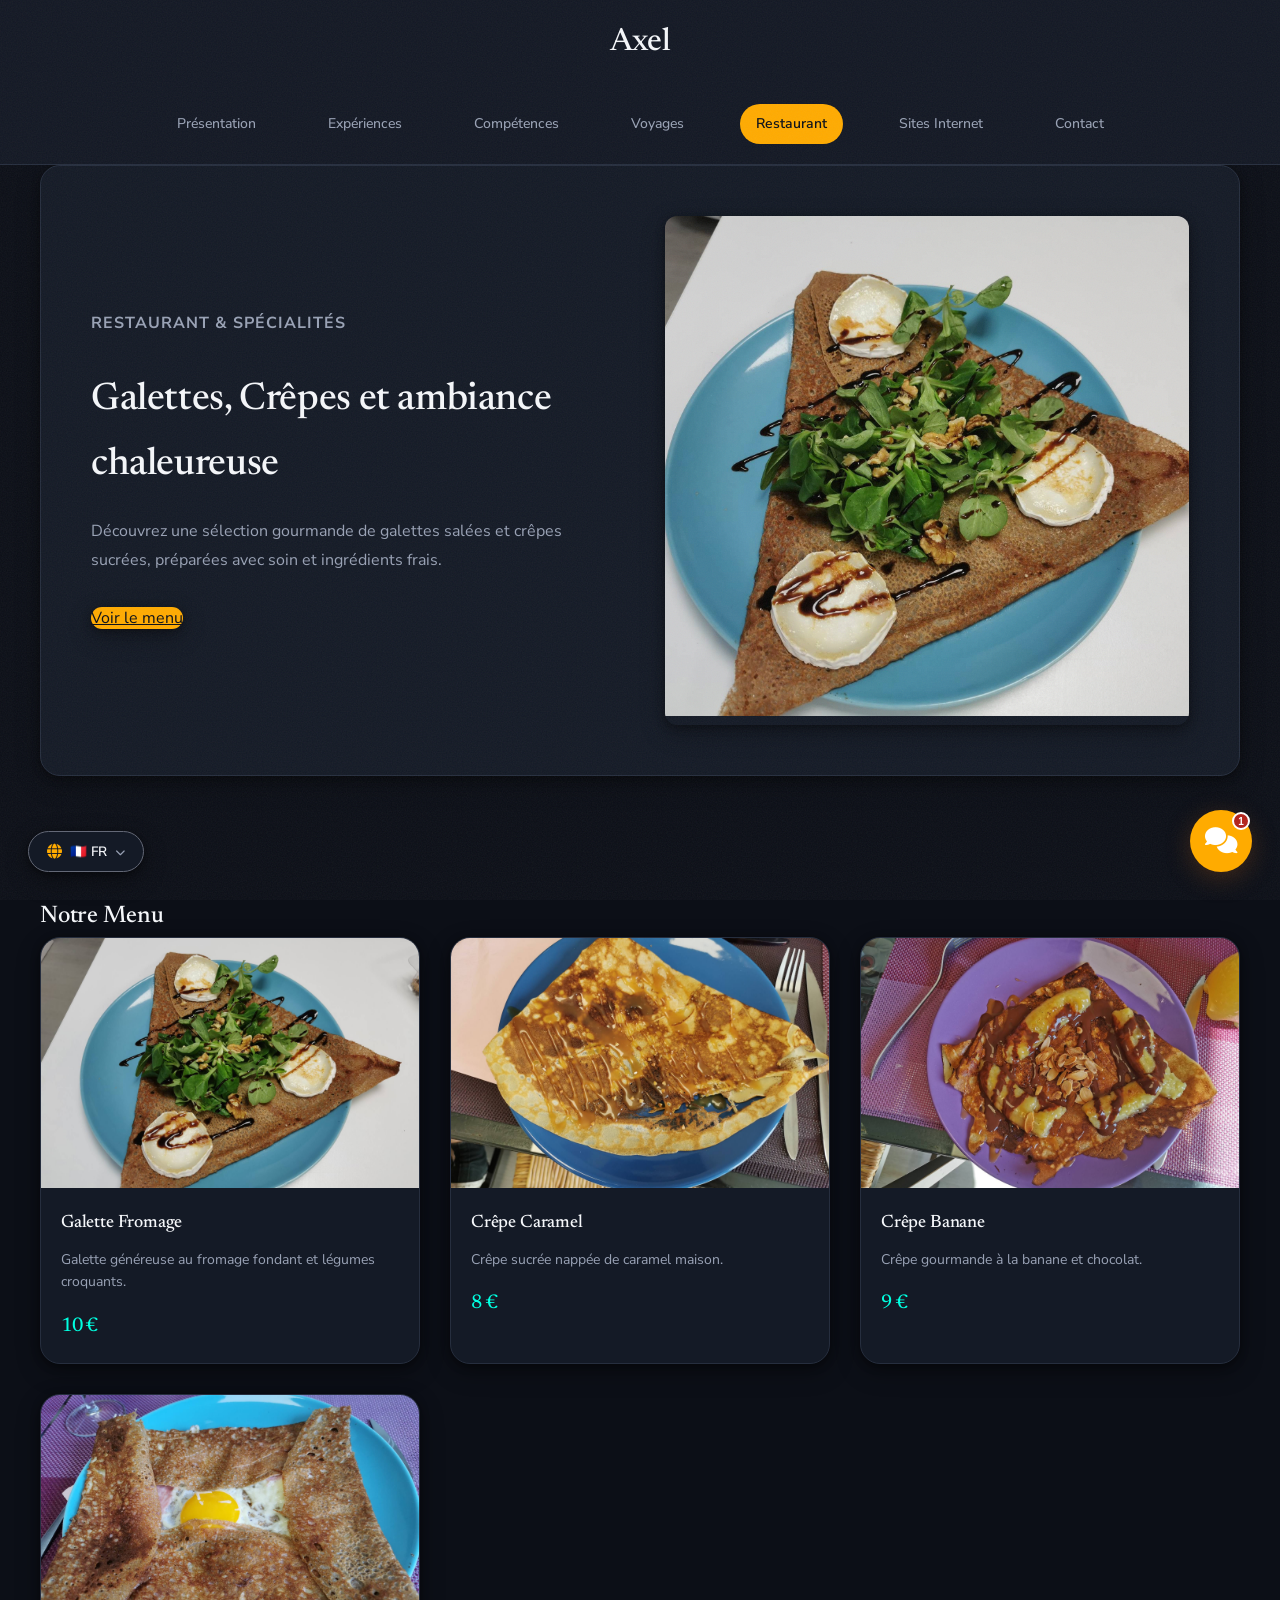
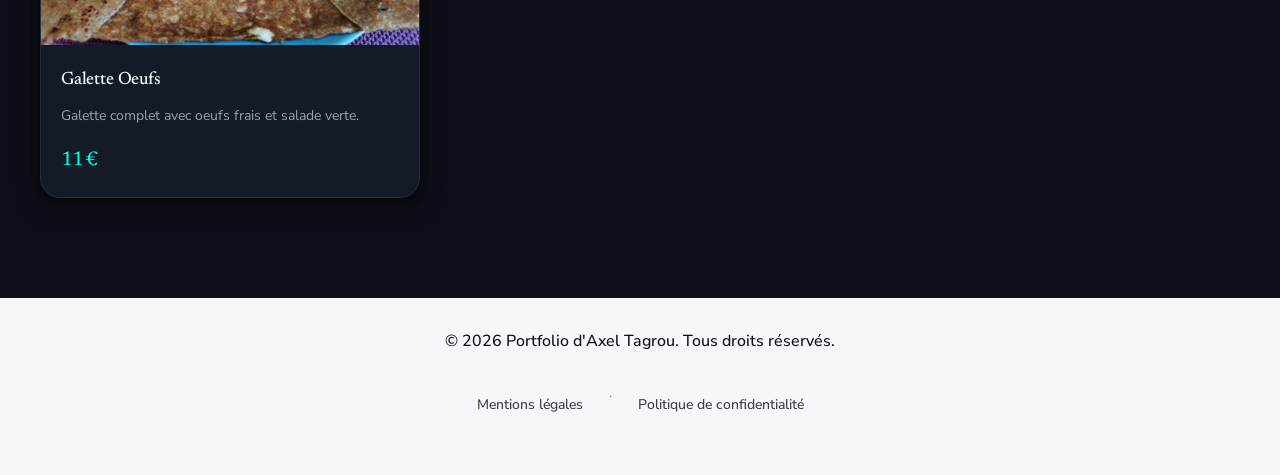
==== commit fd81e8f2: "feat: switch the palette to the amber/cyan dark direction Takes the colours from "Landing | Designer" ====
--- a/accueil.html
+++ b/accueil.html
@@ -24,15 +24,15 @@
 
     <link rel="stylesheet" href="https://cdnjs.cloudflare.com/ajax/libs/font-awesome/6.7.2/css/all.min.css" integrity="sha384-nRgPTkuX86pH8yjPJUAFuASXQSSl2/bBUiNV47vSYpKFxHJhbcrGnmlYpYJMeD7a" crossorigin="anonymous">
     <link rel="preconnect" href="https://fonts.gstatic.com" crossorigin>
-    <link href="https://fonts.googleapis.com/css2?family=Newsreader:ital,opsz,wght@0,6..72,400;0,6..72,500;0,6..72,600;1,6..72,400&family=Nunito+Sans:wght@300;400;500;600;700&family=Caveat:wght@600&display=swap" rel="stylesheet">
-    <link rel="stylesheet" href="style.css?v=2">
-    <link rel="stylesheet" href="chatbox.css?v=2">
-    <link rel="stylesheet" href="accueil.css">
-    <link rel="stylesheet" href="i18n.css">
-    <link rel="stylesheet" href="theme-cozy.css?v=1">
+    <link href="https://fonts.googleapis.com/css2?family=Newsreader:ital,wght@0,500;1,500&family=Nunito+Sans:wght@400;500;600;700&display=swap" rel="stylesheet">
+    <link rel="stylesheet" href="style.css?v=f91cc6ea">
+    <link rel="stylesheet" href="chatbox.css?v=621cb522">
+    <link rel="stylesheet" href="accueil.css?v=513badb1">
+    <link rel="stylesheet" href="i18n.css?v=a781add4">
+    <link rel="stylesheet" href="theme.css?v=571a72e8">
 
-    <script defer src="script.js"></script>
-    <script defer src="i18n.js?v=6"></script>
+    <script defer src="script.js?v=059d1cc0"></script>
+    <script defer src="i18n.js?v=69f399d9"></script>
     
     <title>Restaurant - Axel Portfolio</title>
 </head>
@@ -66,7 +66,7 @@
                 <a href="#menu" class="submit-btn" data-i18n-text="res_menu_btn">Voir le menu</a>
             </div>
             <div class="restaurant-hero-image">
-                <img src="./img/image1.jpg" alt="Galette fromage">
+                <img src="./img/image1.jpg" alt="Galette fromage" width="1920" height="1440" loading="eager" decoding="async" fetchpriority="high">
             </div>
         </section>
 
@@ -74,7 +74,7 @@
             <h2 class="section-title" data-i18n-text="menu_title">Notre Menu</h2>
             <div class="menu-grid">
                 <div class="menu-card">
-                    <div class="menu-image"><img src="./img/image1.jpg" alt="Galette fromage"></div>
+                    <div class="menu-image"><img src="./img/image1.jpg" alt="Galette fromage" width="1920" height="1440" loading="lazy" decoding="async"></div>
                     <div class="menu-content">
                         <h3>Galette Fromage</h3>
                         <p data-i18n-text="menu1_desc">Galette généreuse au fromage fondant et légumes croquants.</p>
@@ -83,7 +83,7 @@
                 </div>
 
                 <div class="menu-card">
-                    <div class="menu-image"><img src="./img/image2.jpg" alt="Crêpe caramel"></div>
+                    <div class="menu-image"><img src="./img/image2.jpg" alt="Crêpe caramel" width="1920" height="1440" loading="lazy" decoding="async"></div>
                     <div class="menu-content">
                         <h3>Crêpe Caramel</h3>
                         <p data-i18n-text="menu2_desc">Crêpe sucrée nappée de caramel maison.</p>
@@ -92,7 +92,7 @@
                 </div>
 
                 <div class="menu-card">
-                    <div class="menu-image"><img src="./img/image5.jpg" alt="Crêpe banane"></div>
+                    <div class="menu-image"><img src="./img/image5.jpg" alt="Crêpe banane" width="1920" height="1440" loading="lazy" decoding="async"></div>
                     <div class="menu-content">
                         <h3>Crêpe Banane</h3>
                         <p data-i18n-text="menu3_desc">Crêpe gourmande à la banane et chocolat.</p>
@@ -101,7 +101,7 @@
                 </div>
 
                 <div class="menu-card">
-                    <div class="menu-image"><img src="./img/image6.jpg" alt="Galette oeufs"></div>
+                    <div class="menu-image"><img src="./img/image6.jpg" alt="Galette oeufs" width="1920" height="1440" loading="lazy" decoding="async"></div>
                     <div class="menu-content">
                         <h3>Galette Oeufs</h3>
                         <p data-i18n-text="menu4_desc">Galette complet avec oeufs frais et salade verte.</p>
@@ -120,6 +120,6 @@
             <a href="politique-confidentialite.html" data-i18n-text="footer_privacy">Politique de confidentialité</a>
         </nav>
     </footer>
-    <script src="chatbox.js?v=4"></script>
+    <script src="chatbox.js?v=03a1fbb0"></script>
 </body>
 </html>
--- a/theme.css
+++ b/theme.css
@@ -0,0 +1,586 @@
+/* ═══════════════════════════════════════════════════════════════
+   THÈME « COZY » — couche de surcharge
+   Style : Nature Distilled (terracotta, sable, crème, argile)
+   Typo  : Newsreader (titres) · Nunito Sans (texte)
+
+   POURQUOI UNE SURCHARGE PLUTÔT QU'UNE RÉÉCRITURE
+   Les pages portent 233 attributs data-i18n traduits en 8 langues.
+   Réécrire le balisage aurait détruit ces traductions. Ce fichier ne
+   touche donc aucun HTML : il redéfinit les jetons de design, que le
+   CSS existant consomme déjà via var() à 167 endroits, puis corrige
+   à la main les composants qui codaient leurs couleurs en dur.
+
+   À CHARGER EN DERNIER dans le <head>, après le <style> inline des
+   pages : à spécificité égale, c'est la dernière règle qui gagne.
+
+   Contrastes vérifiés par calcul, par usage et par taille de police.
+═══════════════════════════════════════════════════════════════ */
+
+
+/* ───────────────────────────────────────────────
+   1. JETONS — thème SOMBRE (valeur par défaut)
+
+   Palette reprise de « Landing | Designer portfolio »
+   (Purrweb, Dribbble) : fond bleu-nuit très sombre, ambre
+   et cyan en accents. Les deux accents sont mesurés sur la
+   maquette d'origine, pas approximés.
+
+   Les NOMS de jetons sont ceux d'avant : les ~500 lignes de
+   composants plus bas continuent de fonctionner sans retouche.
+   Seules les valeurs changent. Le sombre est désormais le
+   défaut, le clair n'étant plus qu'une variante de repli.
+─────────────────────────────────────────────── */
+:root {
+    /* Surfaces */
+    --cream:          #0C0F17;   /* fond de page, mesuré sur la référence */
+    --cream-deep:     #1B2230;   /* surface secondaire : puces, survols */
+    --card:           #141A26;   /* cartes, légèrement décollées du fond */
+    --sand:           #262E3E;   /* bordures décoratives */
+    --line:           #636876;   /* bordures de composants interactifs : 3.44 sur le fond, 3.13 sur les cartes */
+
+    /* Accents — ambre #FFAB00 et cyan #00FFE0 de la référence */
+    --terracotta:     #FFAB00;   /* décor : bordures au survol */
+    --terracotta-ink: #FFAB00;   /* accent en texte (10.10:1 sur le fond) */
+    --terracotta-btn: #FFAB00;   /* fond de bouton, texte --on-accent dessus */
+    --clay:           #FFAB00;   /* accent principal : texte ET fond de bouton */
+    --clay-deep:      #FFC44D;   /* survol */
+    --olive:          #00FFE0;   /* accent secondaire : coches, pastilles (14.94:1) */
+
+    /* Texte */
+    --ink:            #F5F7FA;
+    --ink-soft:       #99A2B5;
+
+    /* Texte posé SUR un accent. L'ambre et le cyan sont clairs :
+       du blanc dessus tomberait à 1.90:1 et 1.28:1. Ce jeton évite
+       que la question se repose à chaque composant. */
+    --on-accent:      #0C0F17;
+    /* Texte sur l'ambre VIF, qui reste vif dans les deux thèmes :
+       toujours foncé, contrairement à --on-accent qui, lui, s'inverse. */
+    --on-vivid:       #0C0F17;
+
+    /* Remappage des jetons historiques du site */
+    --primary-color:   var(--clay);
+    --secondary-color: var(--clay-deep);
+    --accent-color:    var(--olive);
+    --dark-bg:         var(--ink);
+    --light-bg:        var(--cream);
+    --text-primary:    var(--ink);
+    --text-secondary:  var(--ink-soft);
+    --border-color:    var(--sand);
+
+    --shadow:    0 2px 8px rgba(0, 0, 0, 0.40), 0 8px 24px rgba(0, 0, 0, 0.32);
+    --shadow-lg: 0 4px 12px rgba(0, 0, 0, 0.48), 0 16px 40px rgba(0, 0, 0, 0.40);
+
+    --transition: all 0.28s cubic-bezier(0.22, 1, 0.36, 1);
+
+    /* Blocs inversés (CTA, pied de page, en-tête du chat) : ils prennent
+       --ink en fond, donc ils deviennent CLAIRS sur ce thème sombre.
+       Leur texte doit donc être foncé. */
+    --on-invert-soft: rgba(12, 15, 23, 0.78);
+    --on-invert-film: rgba(12, 15, 23, 0.12);
+
+    --r-sm: 12px;
+    --r-md: 20px;
+    --r-lg: 28px;
+}
+
+/* ───────────────────────────────────────────────
+   2. JETONS — variante CLAIRE, en option explicite
+   Le sombre est l'identité du site : il s'applique à tout le monde,
+   sans dépendre du réglage système. Sans cela, la majorité des
+   visiteurs — dont le navigateur demande le clair par défaut —
+   n'aurait jamais vu la direction voulue.
+   Cette variante s'active en posant <html data-theme="light">.
+   L'ambre et le cyan vifs y deviennent illisibles en texte sur blanc
+   (1.9:1 et 1.3:1) : on les assombrit, et le texte sur accent
+   repasse au blanc.
+─────────────────────────────────────────────── */
+:root[data-theme="light"] {
+        --cream:          #F7F8FA;
+        --cream-deep:     #EDEFF3;
+        --card:           #FFFFFF;
+        --sand:           #DDE1E8;
+        --line:           #818996;   /* 3.32 sur le fond, 3.53 sur blanc */
+
+        --terracotta:     #996700;
+        --terracotta-ink: #996700;   /* 4.60:1 sur le fond clair */
+        --terracotta-btn: #FFAB00;   /* reste vif : texte foncé dessus */
+        --clay:           #996700;   /* 4.89:1 sur blanc · blanc dessus 5.2:1 */
+        --clay-deep:      #7A5200;
+        --olive:          #008070;   /* 4.86:1 sur blanc */
+
+        --ink:            #0C0F17;
+        --ink-soft:       #5A6478;
+
+        --on-accent:      #FFFFFF;   /* --clay est assombri ici : blanc dessus */
+        --on-vivid:       #0C0F17;   /* inchangé : l'ambre vif reste clair */
+
+        --shadow:    0 2px 8px rgba(12, 15, 23, 0.06), 0 8px 24px rgba(12, 15, 23, 0.07);
+        --shadow-lg: 0 4px 12px rgba(12, 15, 23, 0.08), 0 16px 40px rgba(12, 15, 23, 0.12);
+
+        --on-invert-soft: rgba(245, 247, 250, 0.78);
+        --on-invert-film: rgba(245, 247, 250, 0.15);
+    }
+
+/* ───────────────────────────────────────────────
+   3. POLICES
+   Les 41 déclarations existantes codaient Space Grotesk,
+   Poppins, Inter, Georgia et arial en dur. On les remappe
+   sélecteur par sélecteur, à spécificité identique.
+─────────────────────────────────────────────── */
+
+/* Titres → Newsreader */
+.title h1, .présentation h1,
+.section-title,
+.experience-card h3, .competency-card h3, .project-card h3, .menu-card h3, .price,
+.restaurant-hero h2, .restaurant-tech-header h2, .tech-card h3, .tech-cta p,
+.reservation-section h2, .info-item h3,
+.chat-header-info h4,
+.hero-title, .stat-number, .about-photo-badge, .about-text h2,
+.services-section h2, .service-card h3,
+.why-intro h2, .why-card h3, .why-bottom-left h3,
+.cta-section h2 {
+    font-family: 'Newsreader', Georgia, serif;
+    font-weight: 500;
+    letter-spacing: -0.01em;
+}
+
+/* Texte → Nunito Sans */
+body, projet-body,
+.hero-subtitle, .about-text p,
+.form-group select, .form-group textarea,
+.i18n-btn, .i18n-option,
+.chat-bubble, .quick-btn, .chat-input, .chat-rate-warning {
+    font-family: 'Nunito Sans', system-ui, -apple-system, sans-serif;
+}
+
+/* Les trois pages qui imposaient un Georgia ou un arial hérité */
+.cours p, .langues p, .legal-block p { font-family: 'Nunito Sans', system-ui, sans-serif; }
+body p { font-family: 'Nunito Sans', system-ui, sans-serif; }
+
+/* QUATRE éléments du site remplissent leur texte avec un dégradé
+   --primary-color → --accent-color : .title h1, .hero-title .gradient-text,
+   .stat-number et .about-text h2 span. Avec cette palette, le dégradé va de
+   l'ambre au cyan et son milieu vire au VERT — le nom du site et les chiffres
+   s'affichaient en vert. En prime, -webkit-text-fill-color: transparent
+   neutralise toute règle `color` : il faut le rendre explicitement, sinon la
+   couleur qu'on pose n'a aucun effet.
+
+   Neutralisation commune aux quatre : */
+.gradient-text,
+.hero-title .gradient-text,
+.about-text h2 span,
+.stat-number,
+.title h1 {
+    background: none;
+    -webkit-background-clip: initial;
+    background-clip: initial;
+    -webkit-text-fill-color: currentColor;
+}
+
+/* Mots accentués : ambre italique, comme le « visual » de la référence. */
+.gradient-text,
+.hero-title .gradient-text,
+.about-text h2 span {
+    color: var(--terracotta-ink);
+    font-style: italic;
+}
+
+/* Les chiffres prennent l'accent, mais surtout pas l'italique. */
+.stat-number { color: var(--terracotta-ink); font-style: normal; }
+
+/* Le nom du site reste sobre, comme le wordmark blanc de la référence. */
+.title h1 { color: var(--ink); }
+
+/* ───────────────────────────────────────────────
+   4. FOND DE PAGE ET GRAIN
+─────────────────────────────────────────────── */
+body {
+    background: var(--cream);
+    color: var(--ink);
+    line-height: 1.7;
+}
+
+/* Texture discrète : donne la « matière » du style.
+   SVG en data URI — autorisé par img-src 'self' data: dans la CSP. */
+body::after {
+    content: '';
+    position: fixed;
+    inset: 0;
+    z-index: 9990;
+    pointer-events: none;
+    opacity: 0.06;
+    background-image: url("data:image/svg+xml,%3Csvg xmlns='http://www.w3.org/2000/svg' width='200' height='200'%3E%3Cfilter id='n'%3E%3CfeTurbulence type='fractalNoise' baseFrequency='0.8' numOctaves='3'/%3E%3C/filter%3E%3Crect width='200' height='200' filter='url(%23n)'/%3E%3C/svg%3E");
+}
+
+/* Le grain est plus marqué sur le thème sombre, qui est le défaut :
+   on l'atténue seulement pour le repli clair. */
+:root[data-theme="light"] body::after { opacity: 0.035; }
+
+/* ───────────────────────────────────────────────
+   5. EN-TÊTE, NAVIGATION, PIED DE PAGE
+─────────────────────────────────────────────── */
+header {
+    background: color-mix(in srgb, var(--card) 90%, transparent);
+    backdrop-filter: blur(10px);
+    border-bottom: 1px solid var(--sand);
+    box-shadow: none;
+}
+
+
+.title h1 { color: var(--ink); }
+
+nav a {
+    color: var(--ink-soft);
+    border-radius: 999px;
+    transition: var(--transition);
+}
+
+nav a:hover, nav a:focus-visible { color: var(--ink); background: var(--cream-deep); }
+/* Onglet de la page courante : style.css lui met un fond --primary-color
+   avec du texte blanc, ce qui tombait à 1.90:1 sur l'ambre — et mon thème
+   avait aggravé le cas en passant ce texte en ambre, donc invisible.
+   Texte foncé sur l'accent : 10.10:1. */
+nav a.logo,
+nav a.logo:hover {
+    background-color: var(--clay);
+    color: var(--on-accent);
+}
+
+nav a.logo:hover { background-color: var(--clay-deep); }
+
+.menuBurguer span { background: var(--ink); }
+
+footer {
+    background: var(--ink);
+    color: var(--cream);
+    border-top: none;
+}
+
+footer p { color: var(--cream); }
+
+/* Anneau de focus visible partout : 3.36:1 sur crème */
+a:focus-visible, button:focus-visible,
+input:focus-visible, textarea:focus-visible, select:focus-visible {
+    outline: 2.5px solid var(--terracotta-ink);
+    outline-offset: 3px;
+    border-radius: 6px;
+}
+
+/* ───────────────────────────────────────────────
+   6. BOUTONS
+   Le dégradé bleu d'origine devenait, transposé en
+   terracotta, insuffisant en contraste avec du texte
+   blanc (3.4:1). On passe donc en aplat d'argile.
+─────────────────────────────────────────────── */
+.btn-primary, .submit-btn, .why-cta-btn {
+    background: var(--clay);
+    background-image: none;
+    color: var(--on-accent);
+    border-radius: 999px;
+    box-shadow: var(--shadow);
+    transition: var(--transition);
+}
+
+.btn-primary:hover, .submit-btn:hover, .why-cta-btn:hover {
+    background: var(--ink);
+    color: var(--on-accent);
+    box-shadow: var(--shadow-lg);
+    transform: translateY(-2px);
+}
+
+.btn-outline {
+    border: 1.5px solid var(--line);
+    color: var(--ink);
+    border-radius: 999px;
+}
+
+.btn-outline:hover {
+    background: var(--card);
+    border-color: var(--terracotta);
+    color: var(--ink);
+}
+
+
+/* ───────────────────────────────────────────────
+   7. CARTES ET BLOCS
+─────────────────────────────────────────────── */
+/* Toutes les surfaces qui codaient « background: white » en dur.
+   Liste établie par relevé exhaustif des feuilles et des <style> inline,
+   pas au jugé : c'est ce qui manquait qui rendait la section « À propos »
+   blanche avec du texte clair dessus. */
+.service-card, .why-card, .experience-card, .competency-card,
+.project-card, .menu-card, .tech-card, .info-item, .stat-item,
+.contact-container, .about-photo, .legal-toc,
+.about-section, .présentation, .restaurant-hero,
+.reservation-section, .contact-section, .site-card, .country-item {
+    background: var(--card);
+    border: 1px solid var(--sand);
+    border-radius: var(--r-md);
+    box-shadow: var(--shadow);
+    transition: var(--transition);
+}
+
+.service-card:hover, .why-card:hover, .experience-card:hover,
+.competency-card:hover, .project-card:hover, .menu-card:hover,
+.tech-card:hover {
+    border-color: var(--terracotta);
+    box-shadow: var(--shadow-lg);
+    transform: translateY(-3px);
+}
+
+.stat-number { color: var(--terracotta-ink); }
+.stat-label  { color: var(--ink-soft); }
+
+.service-icon, .why-icon, .competency-icon {
+    background: var(--cream-deep);
+    color: var(--clay);
+    border-radius: var(--r-sm);
+}
+
+/* Les trois variantes colorées des icônes « pourquoi » reviennent
+   dans la gamme chaude, en gardant trois teintes distinctes. */
+.why-icon--blue   { background: rgba(154, 79, 22, 0.12);  color: var(--clay); }
+.why-icon--purple { background: rgba(198, 123, 92, 0.16); color: #8C4A2F; }
+.why-icon--teal   { background: rgba(92, 107, 52, 0.14);  color: var(--olive); }
+
+.service-arrow, .why-hook strong { color: var(--clay); }
+.about-tag, .skill-tag, .chip {
+    background: var(--cream-deep);
+    border: 1px solid var(--sand);
+    color: var(--ink);
+    border-radius: 999px;
+}
+
+.why-badge {
+    background: var(--cream-deep);
+    color: var(--clay);
+    border: 1px solid var(--sand);
+}
+
+.why-list i, .fa-check-circle { color: var(--olive); }
+
+.cta-section, .why-bottom {
+    background: var(--ink);
+    color: var(--cream);
+    border-radius: var(--r-lg);
+}
+
+.cta-section h2, .why-bottom-left h3 { color: var(--cream); }
+.cta-section p, .why-bottom-left p   { color: var(--on-invert-soft); }
+
+/* Ce bouton repose sur l'ambre VIF, qui ne s'assombrit dans aucun des deux
+   thèmes : son texte doit donc rester foncé dans les deux, d'où --on-vivid
+   et non --on-accent. Au survol, fond blanc fixe pour la même raison. */
+.cta-section .btn-primary, .why-bottom .why-cta-btn {
+    background: var(--terracotta-btn);
+    color: var(--on-vivid);
+}
+
+.cta-section .btn-primary:hover, .why-bottom .why-cta-btn:hover {
+    background: #FFFFFF;
+    color: var(--on-vivid);
+}
+
+/* ───────────────────────────────────────────────
+   8. FORMULAIRES
+─────────────────────────────────────────────── */
+.form-group input, .form-group textarea, .form-group select {
+    background: var(--card);
+    border: 1.5px solid var(--line);
+    color: var(--ink);
+    border-radius: var(--r-sm);
+}
+
+.form-group input:focus, .form-group textarea:focus, .form-group select:focus {
+    border-color: var(--clay);
+    background: var(--card);
+}
+
+.form-group label { color: var(--ink); }
+.field-error { color: #F2B8B5; }
+
+:root[data-theme="light"] .field-error { color: #B3261E; }
+
+/* ───────────────────────────────────────────────
+   9. SÉLECTEUR DE LANGUE
+   i18n.css codait ses couleurs en dur : on les reprend.
+─────────────────────────────────────────────── */
+.i18n-btn {
+    background: var(--card);
+    border: 1.5px solid var(--line);
+    color: var(--ink);
+    box-shadow: var(--shadow);
+}
+
+.i18n-btn:hover { border-color: var(--clay); box-shadow: var(--shadow-lg); }
+.i18n-btn .fa-globe { color: var(--clay); }
+.i18n-chevron { color: var(--ink-soft); }
+
+.i18n-dropdown {
+    background: var(--card);
+    border: 1px solid var(--sand);
+    border-radius: var(--r-md);
+    box-shadow: var(--shadow-lg);
+}
+
+.i18n-option { color: var(--ink); border-radius: var(--r-sm); }
+.i18n-option:hover { background: var(--cream-deep); color: var(--clay); }
+.i18n-option.i18n-active { background: var(--cream-deep); color: var(--clay); font-weight: 700; }
+
+/* ───────────────────────────────────────────────
+   10. CHATBOT
+   27 couleurs en dur dans chatbox.css : toutes reprises.
+─────────────────────────────────────────────── */
+.chatbox-btn {
+    background: var(--clay);
+    background-image: none;
+    box-shadow: 0 6px 24px rgba(154, 79, 22, 0.35);
+}
+
+.chatbox-btn:hover { box-shadow: 0 10px 32px rgba(154, 79, 22, 0.45); }
+.chatbox-notif { background: #B3261E; }
+
+.chatbox-panel {
+    background: var(--card);
+    border: 1px solid var(--sand);
+    border-radius: var(--r-lg);
+    box-shadow: var(--shadow-lg);
+}
+
+.chat-header {
+    background: var(--ink);
+    background-image: none;
+}
+
+.chat-header h4, .chat-header span { color: var(--cream); }
+.chat-avatar { background: var(--on-invert-film); color: var(--cream); }
+.chat-close { color: var(--cream); }
+.online-dot { background: #7BAE5A; }
+
+.bot .chat-bubble  { background: var(--cream-deep); color: var(--ink); }
+.user .chat-bubble { background: var(--clay); background-image: none; color: var(--on-accent); }
+.chat-bubble a     { color: var(--clay); }
+.user .chat-bubble a { color: var(--on-accent); text-decoration: underline; }
+.typing-dots span  { background: var(--ink-soft); }
+
+.chat-messages::-webkit-scrollbar-thumb { background: var(--sand); }
+
+.quick-btn {
+    background: var(--cream-deep);
+    color: var(--clay);
+    border: 1px solid var(--sand);
+    border-radius: 999px;
+}
+
+.quick-btn:hover { background: var(--clay); border-color: var(--clay); color: var(--on-accent); }
+
+.chat-input-row { border-top: 1px solid var(--sand); background: var(--card); }
+
+.chat-input {
+    background: var(--cream);
+    border: 1.5px solid var(--line);
+    color: var(--ink);
+    border-radius: 999px;
+}
+
+.chat-input:focus { border-color: var(--clay); background: var(--card); }
+.chat-input::placeholder { color: var(--ink-soft); }
+
+.chat-send { background: var(--clay); background-image: none; color: var(--on-accent); }
+.chat-send:hover { box-shadow: 0 4px 14px rgba(154, 79, 22, 0.35); }
+
+.chat-rate-warning {
+    background: var(--cream-deep);
+    border: 1px solid var(--sand);
+    color: var(--clay);
+}
+
+
+/* ───────────────────────────────────────────────
+   11. PAGES LÉGALES
+─────────────────────────────────────────────── */
+.legal-header h2 { color: var(--clay); font-family: 'Newsreader', Georgia, serif; }
+.legal-block h3  { font-family: 'Newsreader', Georgia, serif; border-bottom-color: var(--sand); }
+.legal-block h4  { font-family: 'Newsreader', Georgia, serif; }
+.legal-table th  { background: var(--cream-deep); font-family: 'Newsreader', Georgia, serif; }
+.legal-table th, .legal-table td { border-color: var(--sand); }
+.legal-callout   { background: var(--cream-deep); border-left-color: var(--clay); }
+.footer-legal a  { color: var(--cream); }
+/* ───────────────────────────────────────────────
+   12. PAS D'ACCENT MANUSCRIT ICI
+   Caveat a été retiré de la requête de polices : il pesait 70 Ko
+   pour zéro usage. Deux raisons de ne pas le réintroduire ici —
+   data-i18n-text écrase le contenu de l'élément, donc un <span>
+   imbriqué disparaîtrait au changement de langue ; et la page
+   preview-cozy.html, qui l'utilise, charge sa propre feuille.
+─────────────────────────────────────────────── */
+
+/* ───────────────────────────────────────────────
+   13. MOUVEMENT
+─────────────────────────────────────────────── */
+@media (prefers-reduced-motion: reduce) {
+    *, *::before, *::after {
+        animation-duration: 0.01ms !important;
+        animation-iteration-count: 1 !important;
+        transition-duration: 0.01ms !important;
+        scroll-behavior: auto !important;
+    }
+    .btn-primary:hover, .submit-btn:hover, .service-card:hover,
+    .why-card:hover, .project-card:hover { transform: none; }
+}
+
+/* ───────────────────────────────────────────────
+   14. SECTION « À PROPOS » — photo
+   Trois corrections :
+   · sous 900px la grille passe en une colonne, et la photo prenait
+     alors toute la largeur : à 800px cela donnait un portrait de
+     750x937px. On la borne et on la centre.
+   · le recadrage 4/5 était centré ; le visage est légèrement au-dessus
+     du milieu, donc on remonte le point d'ancrage.
+   · le badge héritait d'un dégradé argile→olive devenu boueux : aplat,
+     comme les boutons.
+─────────────────────────────────────────────── */
+.about-photo-wrap img {
+    object-position: 50% 38%;
+    border-radius: var(--r-md);
+}
+
+.about-photo-badge {
+    background: var(--clay);
+    background-image: none;
+    color: var(--on-accent);
+    border-radius: var(--r-sm);
+    box-shadow: var(--shadow-lg);
+}
+
+
+/* La photo ne doit pas s'étirer quand la grille retombe sur une colonne */
+@media (max-width: 900px) {
+    .about-photo-wrap {
+        max-width: 340px;
+        margin-inline: auto;
+        width: 100%;
+    }
+    /* sur petit écran le badge doit rester DANS la photo, sinon il est
+       rogné par le bord du viewport */
+    .about-photo-badge { right: 8px; bottom: 8px; }
+}
+
+/* ───────────────────────────────────────────────
+   15. HAUTEUR DES IMAGES — correctif indispensable
+   Les attributs width/height ajoutés sur les <img> (contre le
+   décalage de mise en page) créent un « indice de présentation »
+   height: 2560px. Or, dès que largeur ET hauteur sont définies,
+   le navigateur ignore aspect-ratio : la photo de la section
+   « À propos » s'étirait en bande verticale et chassait le texte.
+
+   Un indice de présentation a une priorité inférieure à n'importe
+   quelle règle d'auteur : cette ligne le neutralise partout, sans
+   toucher aux images dont la CSS fixe explicitement une hauteur
+   (le carrousel à 420px, par exemple), qui restent prioritaires.
+─────────────────────────────────────────────── */
+img { height: auto; }
+
+.about-section { align-items: center; }
+.about-photo-wrap { min-width: 0; }
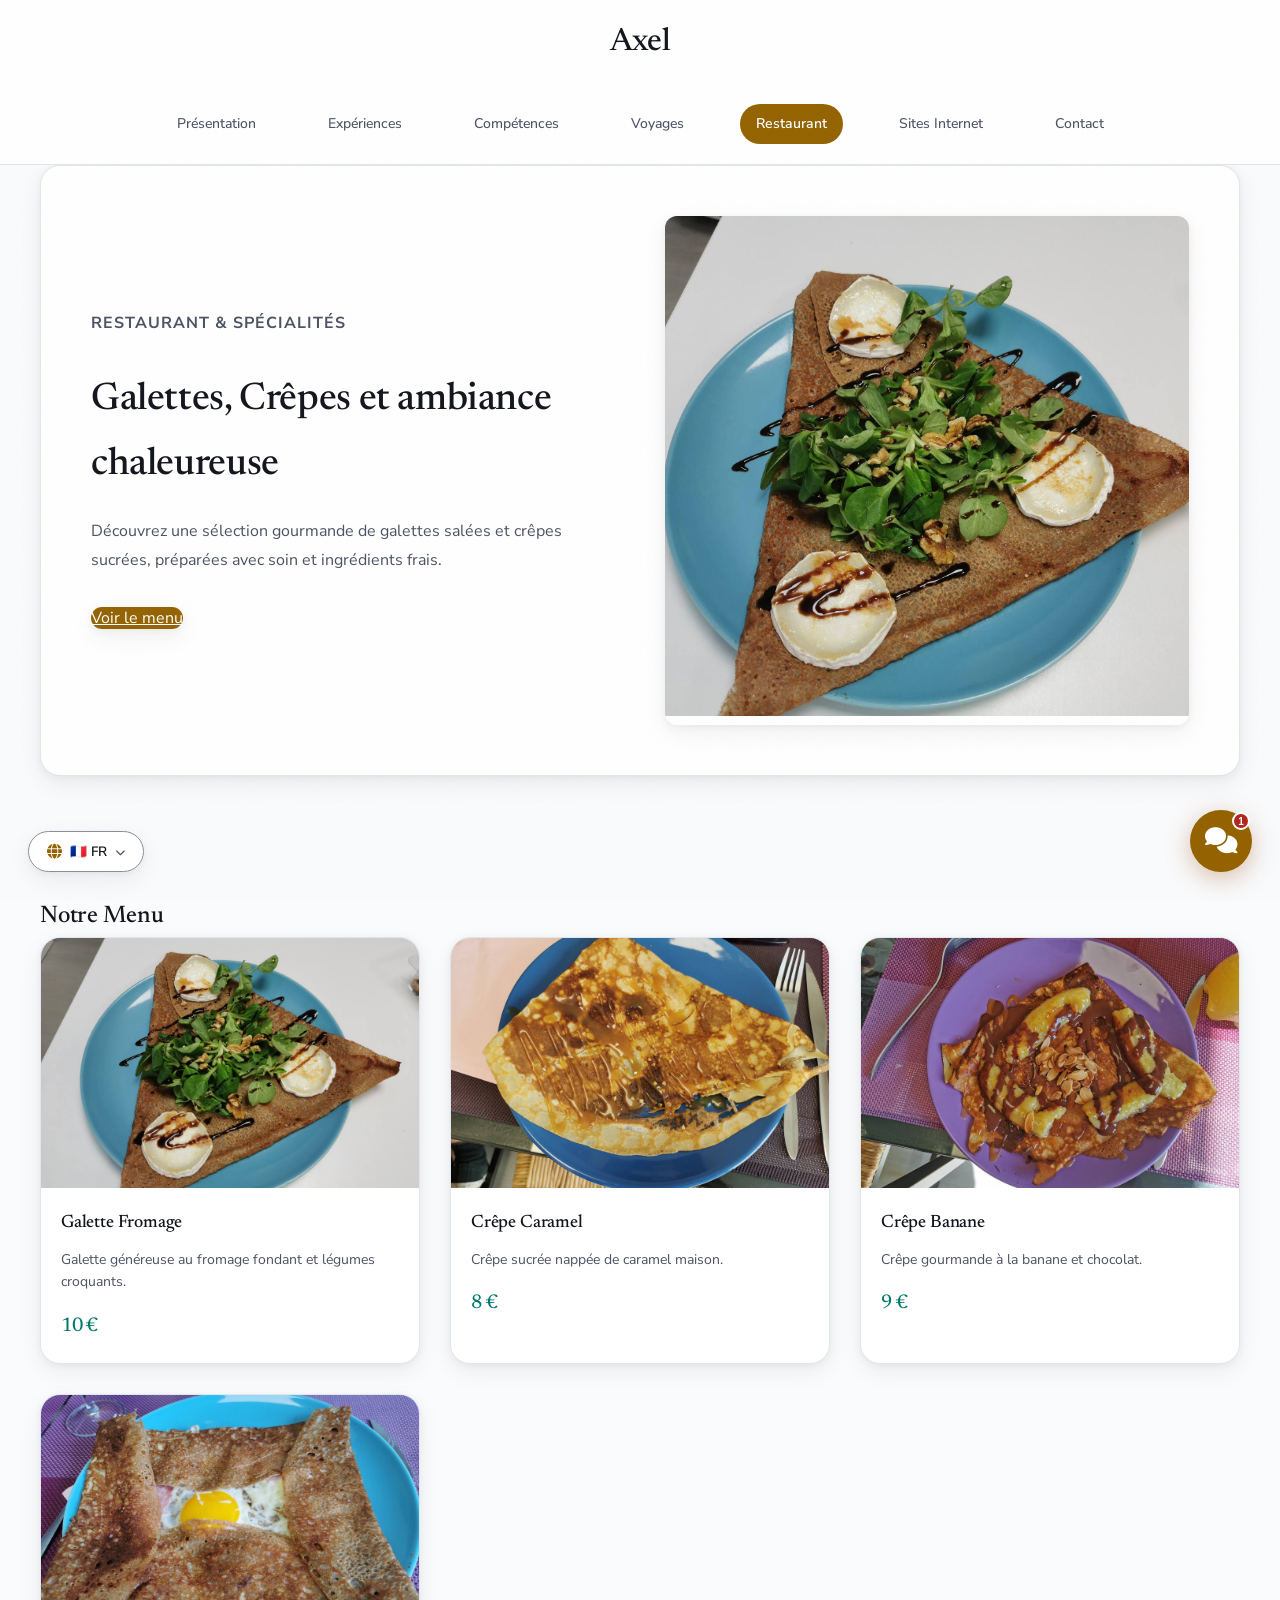
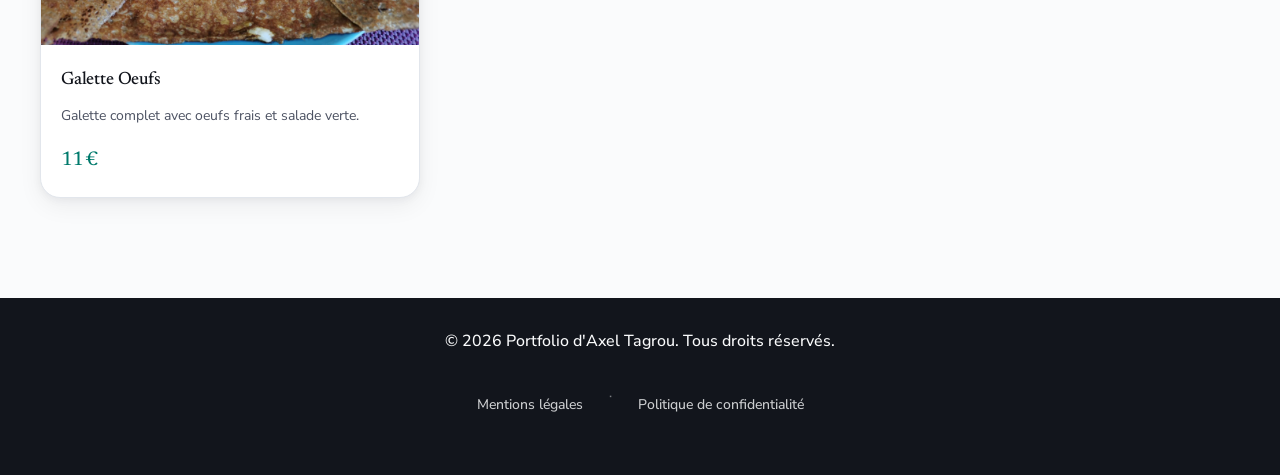
==== commit 656e060a: "feat: light background by default, tuned for readability Flips the palette: light is now the default" ====
--- a/accueil.html
+++ b/accueil.html
@@ -29,7 +29,7 @@
     <link rel="stylesheet" href="chatbox.css?v=621cb522">
     <link rel="stylesheet" href="accueil.css?v=513badb1">
     <link rel="stylesheet" href="i18n.css?v=a781add4">
-    <link rel="stylesheet" href="theme.css?v=571a72e8">
+    <link rel="stylesheet" href="theme.css?v=53c33ab2">
 
     <script defer src="script.js?v=059d1cc0"></script>
     <script defer src="i18n.js?v=69f399d9"></script>
--- a/theme.css
+++ b/theme.css
@@ -18,45 +18,47 @@
 
 
 /* ───────────────────────────────────────────────
-   1. JETONS — thème SOMBRE (valeur par défaut)
-
-   Palette reprise de « Landing | Designer portfolio »
-   (Purrweb, Dribbble) : fond bleu-nuit très sombre, ambre
-   et cyan en accents. Les deux accents sont mesurés sur la
-   maquette d'origine, pas approximés.
-
-   Les NOMS de jetons sont ceux d'avant : les ~500 lignes de
-   composants plus bas continuent de fonctionner sans retouche.
-   Seules les valeurs changent. Le sombre est désormais le
-   défaut, le clair n'étant plus qu'une variante de repli.
+   1. JETONS — thème CLAIR (valeur par défaut)
+
+   Accents repris de « Landing | Designer portfolio » (Purrweb,
+   Dribbble) : ambre #FFAB00 et cyan #00FFE0, mesurés sur la maquette.
+   Posés ici sur un fond clair, au service de la lisibilité.
+
+   L'ambre et le cyan vifs sont trop lumineux pour servir de texte sur
+   du blanc (1.90:1 et 1.28:1). Ils gardent donc deux rôles distincts :
+   assombris quand ils écrivent, vifs quand ils servent de fond.
+
+   Contrastes visés au-delà du minimum légal : corps ≈ 17:1,
+   texte secondaire ≈ 7.5:1, accents ≈ 5:1.
+
+   Les NOMS de jetons sont inchangés : les ~500 lignes de composants
+   plus bas continuent de fonctionner sans retouche.
 ─────────────────────────────────────────────── */
 :root {
     /* Surfaces */
-    --cream:          #0C0F17;   /* fond de page, mesuré sur la référence */
-    --cream-deep:     #1B2230;   /* surface secondaire : puces, survols */
-    --card:           #141A26;   /* cartes, légèrement décollées du fond */
-    --sand:           #262E3E;   /* bordures décoratives */
-    --line:           #636876;   /* bordures de composants interactifs : 3.44 sur le fond, 3.13 sur les cartes */
-
-    /* Accents — ambre #FFAB00 et cyan #00FFE0 de la référence */
-    --terracotta:     #FFAB00;   /* décor : bordures au survol */
-    --terracotta-ink: #FFAB00;   /* accent en texte (10.10:1 sur le fond) */
-    --terracotta-btn: #FFAB00;   /* fond de bouton, texte --on-accent dessus */
-    --clay:           #FFAB00;   /* accent principal : texte ET fond de bouton */
-    --clay-deep:      #FFC44D;   /* survol */
-    --olive:          #00FFE0;   /* accent secondaire : coches, pastilles (14.94:1) */
+    --cream:          #FAFBFC;   /* fond de page */
+    --cream-deep:     #F0F2F5;   /* puces, survols, surfaces secondaires */
+    --card:           #FFFFFF;   /* cartes */
+    --sand:           #E2E6EC;   /* bordures décoratives */
+    --line:           #89909C;   /* bordures de composants interactifs (3.10:1) */
+
+    /* Accents */
+    --terracotta:     #C28200;   /* décor : bordures au survol (3.12:1) */
+    --terracotta-ink: #946300;   /* accent en texte (5.01:1) */
+    --terracotta-btn: #FFAB00;   /* fond de bouton : l'ambre reste vif */
+    --clay:           #946300;   /* accent principal : texte ET fond de bouton */
+    --clay-deep:      #7A5200;   /* survol */
+    --olive:          #007A6C;   /* accent secondaire : coches (5.07:1) */
 
     /* Texte */
-    --ink:            #F5F7FA;
-    --ink-soft:       #99A2B5;
-
-    /* Texte posé SUR un accent. L'ambre et le cyan sont clairs :
-       du blanc dessus tomberait à 1.90:1 et 1.28:1. Ce jeton évite
-       que la question se repose à chaque composant. */
-    --on-accent:      #0C0F17;
-    /* Texte sur l'ambre VIF, qui reste vif dans les deux thèmes :
+    --ink:            #12151C;   /* 17.63:1 sur le fond */
+    --ink-soft:       #4C5262;   /* 7.53:1 */
+
+    /* Texte posé sur --clay (ambre assombri) : le blanc convient, 5.19:1 */
+    --on-accent:      #FFFFFF;
+    /* Texte posé sur l'ambre VIF, qui reste clair quel que soit le thème :
        toujours foncé, contrairement à --on-accent qui, lui, s'inverse. */
-    --on-vivid:       #0C0F17;
+    --on-vivid:       #12151C;
 
     /* Remappage des jetons historiques du site */
     --primary-color:   var(--clay);
@@ -68,16 +70,16 @@
     --text-secondary:  var(--ink-soft);
     --border-color:    var(--sand);
 
-    --shadow:    0 2px 8px rgba(0, 0, 0, 0.40), 0 8px 24px rgba(0, 0, 0, 0.32);
-    --shadow-lg: 0 4px 12px rgba(0, 0, 0, 0.48), 0 16px 40px rgba(0, 0, 0, 0.40);
+    --shadow:    0 2px 8px rgba(18, 21, 28, 0.05), 0 8px 24px rgba(18, 21, 28, 0.06);
+    --shadow-lg: 0 4px 12px rgba(18, 21, 28, 0.07), 0 16px 40px rgba(18, 21, 28, 0.11);
 
     --transition: all 0.28s cubic-bezier(0.22, 1, 0.36, 1);
 
     /* Blocs inversés (CTA, pied de page, en-tête du chat) : ils prennent
-       --ink en fond, donc ils deviennent CLAIRS sur ce thème sombre.
-       Leur texte doit donc être foncé. */
-    --on-invert-soft: rgba(12, 15, 23, 0.78);
-    --on-invert-film: rgba(12, 15, 23, 0.12);
+       --ink en fond, donc ils sont SOMBRES sur ce thème clair, et leur
+       texte doit être clair. */
+    --on-invert-soft: rgba(250, 251, 252, 0.80);
+    --on-invert-film: rgba(250, 251, 252, 0.15);
 
     --r-sm: 12px;
     --r-md: 20px;
@@ -85,43 +87,37 @@
 }
 
 /* ───────────────────────────────────────────────
-   2. JETONS — variante CLAIRE, en option explicite
-   Le sombre est l'identité du site : il s'applique à tout le monde,
-   sans dépendre du réglage système. Sans cela, la majorité des
-   visiteurs — dont le navigateur demande le clair par défaut —
-   n'aurait jamais vu la direction voulue.
-   Cette variante s'active en posant <html data-theme="light">.
-   L'ambre et le cyan vifs y deviennent illisibles en texte sur blanc
-   (1.9:1 et 1.3:1) : on les assombrit, et le texte sur accent
-   repasse au blanc.
-─────────────────────────────────────────────── */
-:root[data-theme="light"] {
-        --cream:          #F7F8FA;
-        --cream-deep:     #EDEFF3;
-        --card:           #FFFFFF;
-        --sand:           #DDE1E8;
-        --line:           #818996;   /* 3.32 sur le fond, 3.53 sur blanc */
-
-        --terracotta:     #996700;
-        --terracotta-ink: #996700;   /* 4.60:1 sur le fond clair */
-        --terracotta-btn: #FFAB00;   /* reste vif : texte foncé dessus */
-        --clay:           #996700;   /* 4.89:1 sur blanc · blanc dessus 5.2:1 */
-        --clay-deep:      #7A5200;
-        --olive:          #008070;   /* 4.86:1 sur blanc */
-
-        --ink:            #0C0F17;
-        --ink-soft:       #5A6478;
-
-        --on-accent:      #FFFFFF;   /* --clay est assombri ici : blanc dessus */
-        --on-vivid:       #0C0F17;   /* inchangé : l'ambre vif reste clair */
-
-        --shadow:    0 2px 8px rgba(12, 15, 23, 0.06), 0 8px 24px rgba(12, 15, 23, 0.07);
-        --shadow-lg: 0 4px 12px rgba(12, 15, 23, 0.08), 0 16px 40px rgba(12, 15, 23, 0.12);
-
-        --on-invert-soft: rgba(245, 247, 250, 0.78);
-        --on-invert-film: rgba(245, 247, 250, 0.15);
-    }
-
+   2. JETONS — variante SOMBRE, en option explicite
+   La direction sombre de la référence reste disponible en posant
+   <html data-theme="dark">. Elle n'est pas branchée sur la préférence
+   système : le clair est le choix assumé du site.
+─────────────────────────────────────────────── */
+:root[data-theme="dark"] {
+    --cream:          #0C0F17;
+    --cream-deep:     #1B2230;
+    --card:           #141A26;
+    --sand:           #262E3E;
+    --line:           #636876;
+
+    --terracotta:     #FFAB00;
+    --terracotta-ink: #FFAB00;
+    --terracotta-btn: #FFAB00;
+    --clay:           #FFAB00;
+    --clay-deep:      #FFC44D;
+    --olive:          #00FFE0;
+
+    --ink:            #F5F7FA;
+    --ink-soft:       #99A2B5;
+
+    --on-accent:      #0C0F17;   /* l'ambre est vif ici : texte foncé dessus */
+    --on-vivid:       #0C0F17;
+
+    --shadow:    0 2px 8px rgba(0, 0, 0, 0.40), 0 8px 24px rgba(0, 0, 0, 0.32);
+    --shadow-lg: 0 4px 12px rgba(0, 0, 0, 0.48), 0 16px 40px rgba(0, 0, 0, 0.40);
+
+    --on-invert-soft: rgba(12, 15, 23, 0.78);
+    --on-invert-film: rgba(12, 15, 23, 0.12);
+}
 /* ───────────────────────────────────────────────
    3. POLICES
    Les 41 déclarations existantes codaient Space Grotesk,
@@ -209,13 +205,13 @@
     inset: 0;
     z-index: 9990;
     pointer-events: none;
-    opacity: 0.06;
+    opacity: 0.035;
     background-image: url("data:image/svg+xml,%3Csvg xmlns='http://www.w3.org/2000/svg' width='200' height='200'%3E%3Cfilter id='n'%3E%3CfeTurbulence type='fractalNoise' baseFrequency='0.8' numOctaves='3'/%3E%3C/filter%3E%3Crect width='200' height='200' filter='url(%23n)'/%3E%3C/svg%3E");
 }
 
-/* Le grain est plus marqué sur le thème sombre, qui est le défaut :
-   on l'atténue seulement pour le repli clair. */
-:root[data-theme="light"] body::after { opacity: 0.035; }
+/* Le grain est discret sur le thème clair, qui est le défaut ;
+   il supporte d'être plus marqué sur la variante sombre. */
+:root[data-theme="dark"] body::after { opacity: 0.06; }
 
 /* ───────────────────────────────────────────────
    5. EN-TÊTE, NAVIGATION, PIED DE PAGE
@@ -398,9 +394,9 @@
 }
 
 .form-group label { color: var(--ink); }
-.field-error { color: #F2B8B5; }
-
-:root[data-theme="light"] .field-error { color: #B3261E; }
+.field-error { color: #B3261E; }
+
+:root[data-theme="dark"] .field-error { color: #F2B8B5; }
 
 /* ───────────────────────────────────────────────
    9. SÉLECTEUR DE LANGUE
